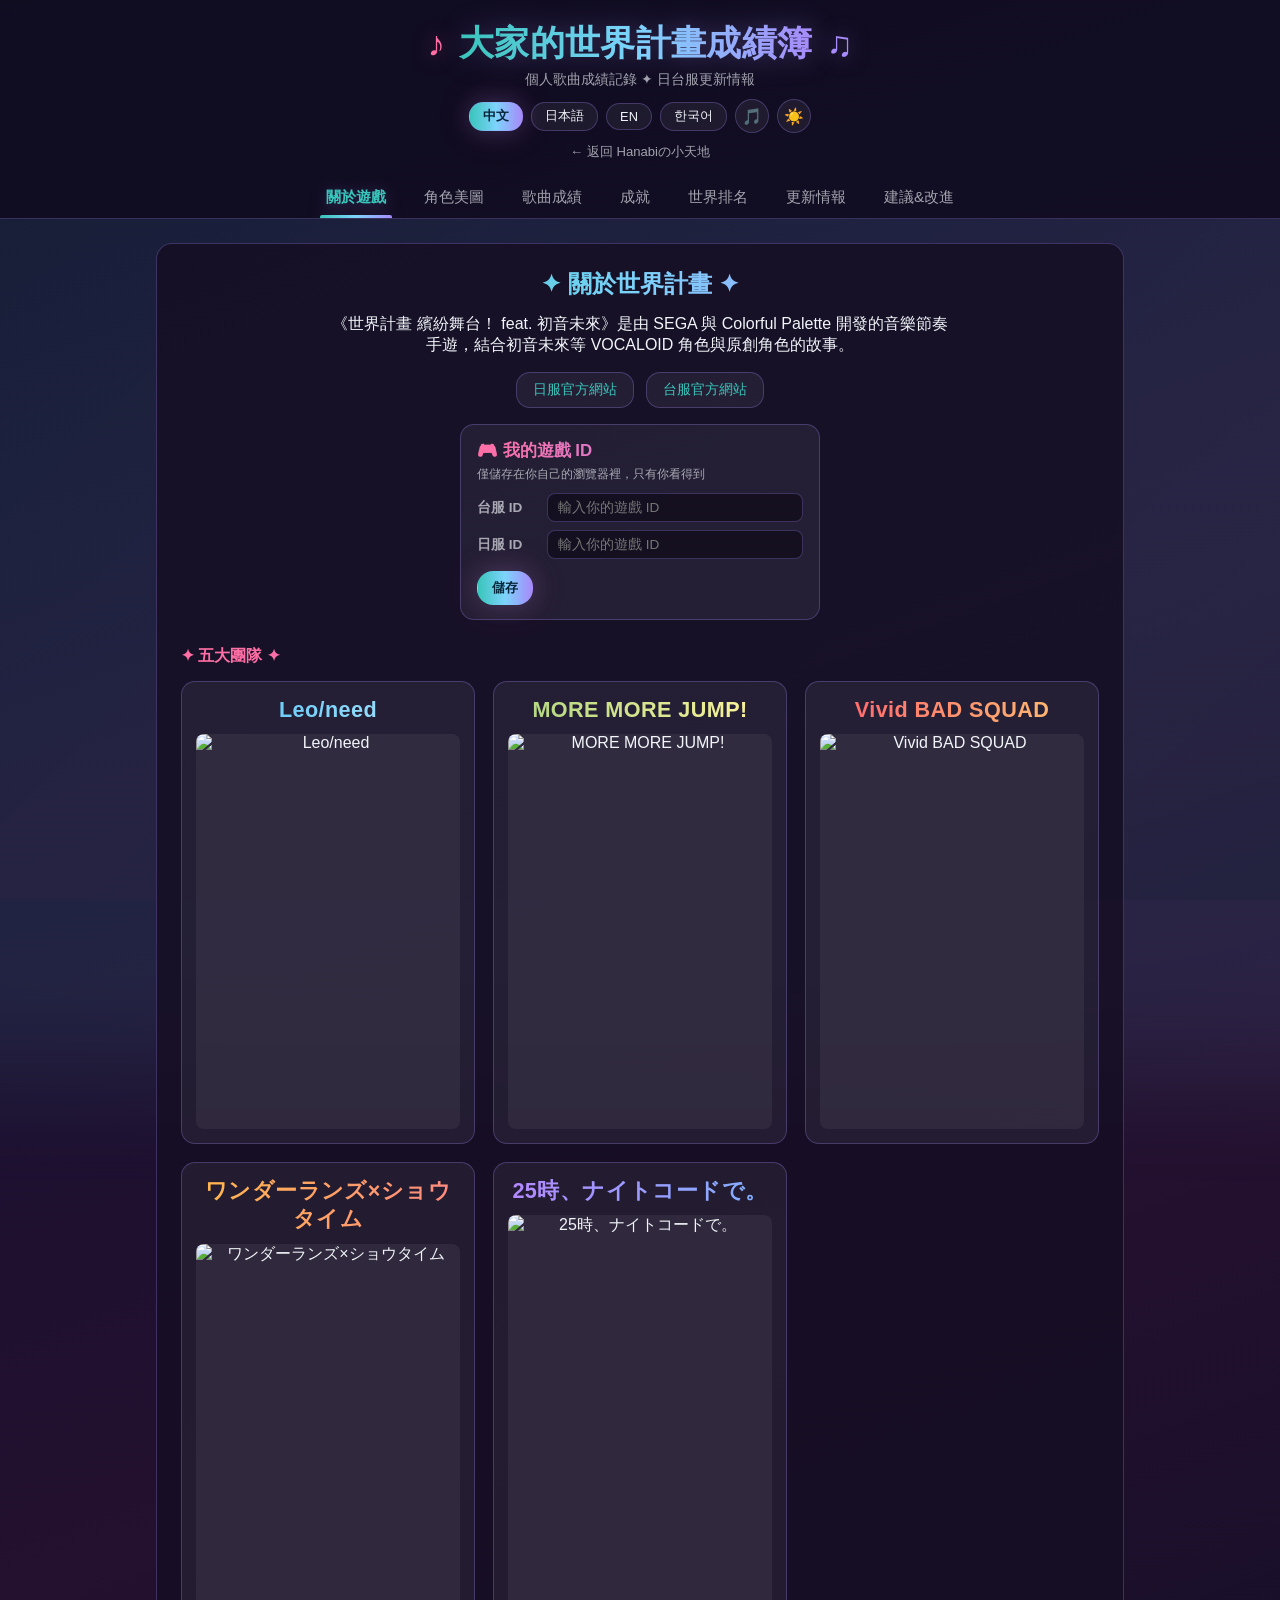
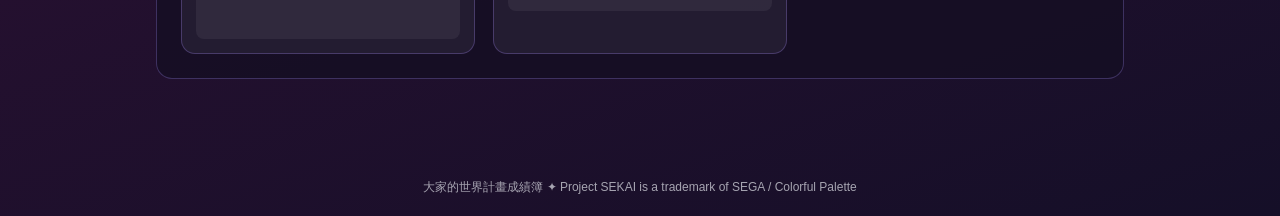
==== index.html @ 94c2c1a8 "Add floating music notes flanking the title Placed as flex siblings of the h1 (not absolutely-positi" ====
<!DOCTYPE html>
<html lang="zh">
<head>
<meta charset="UTF-8">
<meta name="viewport" content="width=device-width, initial-scale=1.0">
<title>大家的世界計畫成績簿</title>
<meta name="theme-color" content="#7dd3fc">
<link rel="manifest" href="manifest.json">
<link rel="icon" href="icons/icon-192.png">
<link rel="stylesheet" href="css/base.css">
<link rel="stylesheet" href="css/theme.css">
<link rel="stylesheet" href="css/songs.css">
<link rel="stylesheet" href="css/cards.css">
</head>
<body>

<div id="bg-carousel" aria-hidden="true">
    <div class="bg-slide bg-slide-left" style="background-image:url('https://pbs.twimg.com/media/FVMQBDOUEAEBNRS.png')"></div>
    <div class="bg-slide bg-slide-left" style="background-image:url('https://pjsekai.gamedbs.jp/image/chara/member_trm/1624253679010_7tcrj3lb.webp')"></div>
    <div class="bg-slide bg-slide-left" style="background-image:url('https://i.pinimg.com/originals/04/d3/c9/04d3c9b267f29f17b3eb0df74ea4ff75.png')"></div>
    <div class="bg-slide bg-slide-left" style="background-image:url('https://pbs.twimg.com/media/FOq8wCRaMAIMRuQ.png')"></div>
    <div class="bg-slide bg-slide-left" style="background-image:url('https://pjsekai.gamedbs.jp/image/chara/member_trm/1608020229004_7iesobp1.webp')"></div>
    <div class="bg-slide bg-slide-left" style="background-image:url('https://pjsekai.gamedbs.jp/image/chara/member_trm/1665542869004_1z3a9d62.webp')"></div>
    <div class="bg-slide bg-slide-left" style="background-image:url('https://pjsekai.gamedbs.jp/image/chara/member_trm/1633072403015_s56f18wj.webp')"></div>
    <div class="bg-slide bg-slide-left" style="background-image:url('https://sh-anime.shochiku.co.jp/pjsekai-movie/wp-content/uploads/sites/11/2024/09/d76f294f0b900f13325636493646bc0f.png')"></div>
    <div class="bg-slide bg-slide-left" style="background-image:url('https://storage.moegirl.org.cn/moegirl/commons/7/7c/Moviemafuyu_sekai.png!/fw/800/watermark/url/L21vZWdpcmwvd2F0ZXJtYXJrLnBuZw==/align/southeast/margin/10x10/opacity/50?v=20240929161714')"></div>
    <div class="bg-slide bg-slide-left" style="background-image:url('https://i.redd.it/mafuyu-asahina-library-dress-v0-q99mfira8si91.png?width=600&amp;format=png&amp;auto=webp&amp;s=af6db6014b47f75763add5163b533e619f501342')"></div>
    <div class="bg-slide bg-slide-left" style="background-image:url('https://cdn.wikiwiki.jp/proxy-image/w/yanaptarou?url=https%3A%2F%2Fpjsekai.gamedbs.jp%2Fimage%2Fchara%2Fmember_trm%2F1617070448004_34mg6bxp.webp')"></div>
    <div class="bg-slide bg-slide-left" style="background-image:url('https://pbs.twimg.com/media/FFcL0wqVEAgDQDh.png')"></div>
    <div class="bg-slide bg-slide-left" style="background-image:url('https://cdn.wikiwiki.jp/proxy-image/w/yanaptarou?url=https%3A%2F%2Fpjsekai.gamedbs.jp%2Fimage%2Fchara%2Fmember_trm%2F1608020265119_kq2cfon4.webp')"></div>
    <div class="bg-slide bg-slide-left" style="background-image:url('https://cdn.wikiwiki.jp/proxy-image/w/yanaptarou?url=https%3A%2F%2Fpjsekai.gamedbs.jp%2Fimage%2Fchara%2Fmember_trm%2F1608020242045_2aci19b5.webp')"></div>
    <div class="bg-slide bg-slide-left" style="background-image:url('https://sh-anime.shochiku.co.jp/pjsekai-movie/wp-content/uploads/sites/11/2024/09/638c6acbbaf6969c55836f1f3bf452fe.png')"></div>
    <div class="bg-slide bg-slide-left" style="background-image:url('https://pjsekai.gamedbs.jp/image/chara/member_trm/1608020246057_vlofx0t5.webp')"></div>
    <div class="bg-slide bg-slide-left" style="background-image:url('https://pjsekai.gamedbs.jp/image/chara/member_trm/1663643267028_mac4jdps.webp')"></div>
    <div class="bg-slide bg-slide-left" style="background-image:url('https://pjsekai.gamedbs.jp/image/chara/member_trm/1622436932016_feul3mc0.webp')"></div>
    <div class="bg-slide bg-slide-left" style="background-image:url('https://pjsekai.gamedbs.jp/image/chara/member_trm/1653964286028_l764fsi9.webp')"></div>
    <div class="bg-slide bg-slide-left" style="background-image:url('https://pjsekai.gamedbs.jp/image/chara/member_trm/1618036663016_pyac61d5.webp')"></div>
    <div class="bg-slide bg-slide-left" style="background-image:url('https://pbs.twimg.com/media/GfUcWDIbUAAUEsM.png')"></div>
    <div class="bg-slide bg-slide-left" style="background-image:url('https://pjsekai.gamedbs.jp/image/chara/member_trm/1652148958034_l34usdpb.webp')"></div>
    <div class="bg-slide bg-slide-left" style="background-image:url('https://pbs.twimg.com/media/FQ7FCnUVgAAjfuJ.png')"></div>
    <div class="bg-slide bg-slide-left" style="background-image:url('https://pbs.twimg.com/media/FCWqAMhVcAIfOUE.png')"></div>
    <div class="bg-slide bg-slide-left" style="background-image:url('https://pjsekai.gamedbs.jp/image/chara/member_trm/1613624506028_pim0uoat.webp')"></div>
    <div class="bg-slide bg-slide-left" style="background-image:url('https://pjsekai.gamedbs.jp/image/chara/member_trm/1647583283003_a1pvbk08.webp')"></div>
    <div class="bg-slide bg-slide-left" style="background-image:url('https://pjsekai.gamedbs.jp/image/chara/member_trm/1643604370010_wujlcpyi.webp')"></div>
    <div class="bg-slide bg-slide-left" style="background-image:url('https://pjsekai.gamedbs.jp/image/chara/member_trm/1682045011016_tafd8emb.webp')"></div>
    <div class="bg-slide bg-slide-left" style="background-image:url('https://pbs.twimg.com/media/FS7jNRQUcAExnRx.png')"></div>
    <div class="bg-slide bg-slide-left" style="background-image:url('https://pbs.twimg.com/media/FNTl8ktUcAAQkn_.png')"></div>
    <div class="bg-slide bg-slide-left" style="background-image:url('https://pjsekai.gamedbs.jp/image/chara/member_trm/1660938411027_d78jxb4g.webp')"></div>
    <div class="bg-slide bg-slide-left" style="background-image:url('https://pbs.twimg.com/media/FaLX4noUsAAWeRq.png')"></div>
    <div class="bg-slide bg-slide-left" style="background-image:url('https://pbs.twimg.com/media/Fa11-beacAEijUu.png')"></div>
    <div class="bg-slide bg-slide-left" style="background-image:url('https://pbs.twimg.com/media/FNi9T_uVIAotNro.png')"></div>
    <div class="bg-slide bg-slide-left" style="background-image:url('https://pbs.twimg.com/media/FQ7btmEVkAAq061.png')"></div>
    <div class="bg-slide bg-slide-right" style="background-image:url('https://pbs.twimg.com/media/FWfMsnQVsAAVqVN.png')"></div>
    <div class="bg-slide bg-slide-right" style="background-image:url('https://pjsekai.gamedbs.jp/image/chara/member_trm/1638251524015_x1m5ubqi.webp')"></div>
    <div class="bg-slide bg-slide-right" style="background-image:url('https://pbs.twimg.com/media/FGPju-zUUAQMW_u.png')"></div>
    <div class="bg-slide bg-slide-right" style="background-image:url('https://pbs.twimg.com/media/FUI3ZgjUAAEufHe.png')"></div>
    <div class="bg-slide bg-slide-right" style="background-image:url('https://pjsekai.gamedbs.jp/image/chara/member_trm/1687227262004_ejqvn7g4.webp')"></div>
    <div class="bg-slide bg-slide-right" style="background-image:url('https://pjsekai.gamedbs.jp/image/chara/member_trm/1640918637016_h43dg7q1.webp')"></div>
    <div class="bg-slide bg-slide-right" style="background-image:url('https://pbs.twimg.com/media/FDG6oy5UcAAJw19.png')"></div>
    <div class="bg-slide bg-slide-right" style="background-image:url('https://pbs.twimg.com/media/FR4ljLxVkAA79Er.png')"></div>
    <div class="bg-slide bg-slide-right" style="background-image:url('https://preview.redd.it/mafuyu-asahina-cozy-nightwear-v0-u0pyw66mick91.png?width=600&amp;format=png&amp;auto=webp&amp;s=efa795c35ae1417c09b1c4956cae3d0287cedf14')"></div>
    <div class="bg-slide bg-slide-right" style="background-image:url('https://pjsekai.gamedbs.jp/image/chara/member_trm/1633072402004_047nmi2j.webp')"></div>
    <div class="bg-slide bg-slide-right" style="background-image:url('https://pjsekai.sega.jp/3rd/assets/images/pc/production/3rd_miku_pc.png')"></div>
    <div class="bg-slide bg-slide-right" style="background-image:url('https://pjsekai.gamedbs.jp/image/chara/member_trm/1640918641040_p3ae9fsz.webp')"></div>
    <div class="bg-slide bg-slide-right" style="background-image:url('https://pbs.twimg.com/media/GWYvrQWbkAAbGNK.png')"></div>
    <div class="bg-slide bg-slide-right" style="background-image:url('https://pjsekai.gamedbs.jp/image/chara/member_trm/1608272179009_dws6qguk.webp')"></div>
    <div class="bg-slide bg-slide-right" style="background-image:url('https://pbs.twimg.com/media/FGTBcKSVcAQ1v_J.png')"></div>
    <div class="bg-slide bg-slide-right" style="background-image:url('https://pbs.twimg.com/media/FTmHVnzVUAAfr-N.png')"></div>
    <div class="bg-slide bg-slide-right" style="background-image:url('https://pbs.twimg.com/media/FLSjYX_akAEJQtD.png')"></div>
    <div class="bg-slide bg-slide-right" style="background-image:url('https://pjsekai.gamedbs.jp/image/chara/member_trm/1608020269134_fnzkrgb5.webp')"></div>
    <div class="bg-slide bg-slide-right" style="background-image:url('https://pbs.twimg.com/media/FEEG3JhVEAIim-n.png')"></div>
    <div class="bg-slide bg-slide-right" style="background-image:url('https://pbs.twimg.com/media/FBz11DOVEAQnUq2.png')"></div>
    <div class="bg-slide bg-slide-right" style="background-image:url('https://pbs.twimg.com/media/FUsx4u8UsAEeYu4.png')"></div>
    <div class="bg-slide bg-slide-right" style="background-image:url('https://pjsekai.gamedbs.jp/image/chara/member_trm/1639985597010_1zsqja3k.webp')"></div>
    <div class="bg-slide bg-slide-right" style="background-image:url('https://pbs.twimg.com/media/FO6PT87aQAItXTE.png')"></div>
    <div class="bg-slide bg-slide-right" style="background-image:url('https://pjsekai.gamedbs.jp/image/chara/member_trm/1630382834016_1gjo7rv6.webp')"></div>
    <div class="bg-slide bg-slide-right" style="background-image:url('https://pbs.twimg.com/media/FMvXuC9VQAIqfm1.png')"></div>
    <div class="bg-slide bg-slide-right" style="background-image:url('https://pbs.twimg.com/media/FS8pF6-VEAEIQEP.png')"></div>
    <div class="bg-slide bg-slide-right" style="background-image:url('https://sh-anime.shochiku.co.jp/pjsekai-movie/wp-content/uploads/sites/11/2024/09/ff8c67305af5c32950831381be83f6cb.png')"></div>
    <div class="bg-slide bg-slide-right" style="background-image:url('https://pbs.twimg.com/media/FWAnUxPUEAEwJ19.png')"></div>
    <div class="bg-slide bg-slide-right" style="background-image:url('https://pbs.twimg.com/media/FEET7ydVkAoH7VA.png')"></div>
    <div class="bg-slide bg-slide-right" style="background-image:url('https://pbs.twimg.com/media/FRVhF3zVgAAd2Ef.png')"></div>
    <div class="bg-slide bg-slide-right" style="background-image:url('https://pbs.twimg.com/media/FMLYiSvaIAA6pLY.png')"></div>
    <div class="bg-slide bg-slide-right" style="background-image:url('https://pjsekai.gamedbs.jp/image/chara/member_trm/1631252517022_7hq5nxrc.webp')"></div>
</div>
<div id="bg-overlay" aria-hidden="true"></div>
<div id="bg-aurora" aria-hidden="true"></div>
<div id="bg-particles" aria-hidden="true"></div>

<header class="sekai-header">
    <div class="sekai-header-top">
        <div class="sekai-title-block">
            <div class="title-row">
                <span class="title-note title-note-left" aria-hidden="true">&#9834;</span>
                <h1 data-i18n="site_title">大家的世界計畫成績簿</h1>
                <span class="title-note title-note-right" aria-hidden="true">&#9835;</span>
            </div>
            <p class="sekai-tagline" data-i18n="site_tagline">個人歌曲成績記錄 ✦ 日台服更新情報</p>
        </div>
        <div class="sekai-header-controls">
            <button class="lang-pill" data-lang="zh" onclick="applyLang('zh')">中文</button>
            <button class="lang-pill" data-lang="ja" onclick="applyLang('ja')">日本語</button>
            <button class="lang-pill" data-lang="en" onclick="applyLang('en')">EN</button>
            <button class="lang-pill" data-lang="ko" onclick="applyLang('ko')">한국어</button>
            <button id="bg-music-toggle" class="bg-music-toggle-btn" onclick="toggleBgMusic()" data-i18n-title="bg_music_toggle_title" title="隨機播放歌曲試聽片段當背景音樂">🎵</button>
            <button id="theme-toggle" class="theme-toggle-btn" onclick="toggleTheme()">🌙</button>
        </div>
    </div>
    <a class="back-to-main" href="https://hanabirn.github.io/" data-i18n="back_to_main">← 返回 Hanabiの小天地</a>
    <nav class="sekai-nav">
        <button class="sekai-nav-btn active" onclick="switchSekaiTab('intro', this)" data-i18n="nav_intro">關於遊戲</button>
        <button class="sekai-nav-btn" onclick="switchSekaiTab('characters', this)" data-i18n="nav_characters">我的角色</button>
        <button class="sekai-nav-btn" onclick="switchSekaiTab('songs', this)" data-i18n="nav_songs">歌曲成績</button>
        <button class="sekai-nav-btn" onclick="switchSekaiTab('achievements', this)" data-i18n="nav_achievements">成就</button>
        <button class="sekai-nav-btn" onclick="switchSekaiTab('ranking', this)" data-i18n="nav_ranking">世界排名</button>
        <button class="sekai-nav-btn" onclick="switchSekaiTab('updates', this)" data-i18n="nav_updates">更新情報</button>
        <button class="sekai-nav-btn" onclick="switchSekaiTab('feedback', this)" data-i18n="nav_feedback">建議&改進</button>
    </nav>
</header>

<main class="sekai-main">

    <section id="sekai-page-intro" class="sekai-page">
        <div class="sekai-card">
            <div id="birthday-banner" class="birthday-banner" style="display:none;">
                <span class="birthday-banner-text"></span>
            </div>
            <div class="intro-center">
                <h2 data-i18n="intro_title">✦ 關於世界計畫 ✦</h2>
                <p data-i18n="intro_desc">《世界計畫 繽紛舞台！ feat. 初音未來》是由 SEGA 與 Colorful Palette 開發的音樂節奏手遊，結合初音未來等 VOCALOID 角色與原創角色的故事。</p>
                <div class="intro-links">
                    <a href="https://pjsekai.sega.jp/" target="_blank" rel="noopener" data-i18n="intro_official_jp">日服官方網站</a>
                    <a href="https://www.tw-pjsekai.com/" target="_blank" rel="noopener" data-i18n="intro_official_tw">台服官方網站</a>
                </div>
            </div>

            <div class="player-id-box">
                <h3 class="player-id-title" data-i18n="player_id_title">🎮 我的遊戲 ID</h3>
                <p class="player-id-hint" data-i18n="player_id_hint">僅儲存在你自己的瀏覽器裡，只有你看得到</p>
                <div class="player-id-row">
                    <label data-i18n="player_id_tw">台服 ID</label>
                    <input type="text" id="player-id-tw-input" data-i18n-placeholder="player_id_placeholder" placeholder="輸入你的台服遊戲 ID">
                </div>
                <div class="player-id-row">
                    <label data-i18n="player_id_jp">日服 ID</label>
                    <input type="text" id="player-id-jp-input" data-i18n-placeholder="player_id_placeholder" placeholder="輸入你的日服遊戲 ID">
                </div>
                <button class="btn-small primary player-id-save-btn" onclick="savePlayerIds()" data-i18n="player_id_save_btn">儲存</button>
            </div>

            <h3 class="units-title" data-i18n="units_title">✦ 五大團隊 ✦</h3>
            <div class="units-grid">
                <div class="unit-card">
                    <p>Leo/need</p>
                    <img src="https://static.wikia.nocookie.net/projectsekai/images/5/5e/Ln_Group_v2.png/revision/latest?cb=20230921164123" alt="Leo/need" referrerpolicy="no-referrer">
                </div>
                <div class="unit-card">
                    <p>MORE MORE JUMP!</p>
                    <img src="https://static.wikia.nocookie.net/projectsekai/images/0/0e/Mmj%21_Group_v2.png/revision/latest?cb=20230922151949" alt="MORE MORE JUMP!" referrerpolicy="no-referrer">
                </div>
                <div class="unit-card">
                    <p>Vivid BAD SQUAD</p>
                    <img src="https://static.wikia.nocookie.net/projectsekai/images/b/b1/Vbs_group_v2.png/revision/latest?cb=20230923152213" alt="Vivid BAD SQUAD" referrerpolicy="no-referrer">
                </div>
                <div class="unit-card">
                    <p>ワンダーランズ×ショウタイム</p>
                    <img src="https://static.wikia.nocookie.net/projectsekai/images/b/b2/Wxs_Group_v2.png/revision/latest?cb=20230924151721" alt="ワンダーランズ×ショウタイム" referrerpolicy="no-referrer">
                </div>
                <div class="unit-card">
                    <p>25時、ナイトコードで。</p>
                    <img src="https://pjsekai.sega.jp/3rd/assets/images/common/unit/unit_chara-nightcode.png" alt="25時、ナイトコードで。">
                </div>
            </div>
        </div>
    </section>

    <section id="sekai-page-characters" class="sekai-page" style="display:none;">
        <div class="sekai-card">
            <div class="characters-center">
                <h2 data-i18n="characters_title">✦ 世界計畫角色美圖收藏 ✦</h2>
                <div class="gallery-toolbar">
                    <button class="btn-small" onclick="document.getElementById('gallery-upload-input').click()" data-i18n="gallery_upload_btn">上傳圖片</button>
                    <input type="file" id="gallery-upload-input" accept="image/png, image/jpeg, image/webp, image/gif" multiple style="display:none" onchange="onGalleryUploadChange(event)">
                </div>
                <p class="backup-hint" data-i18n="backup_hint_gallery">💡 上傳的圖片只存在這個瀏覽器裡，可以到「歌曲成績」頁面用「匯出成績」一起備份。</p>
            </div>
            <div id="gallery-grid" class="gallery-grid"></div>
            <div id="gallery-pagination" class="song-pagination"></div>
            <p id="gallery-empty" class="songs-empty" data-i18n="gallery_empty">還沒有收藏的圖片，點上方按鈕新增！</p>
        </div>
    </section>

    <section id="sekai-page-songs" class="sekai-page" style="display:none;">
        <div class="sekai-card">
            <h2 data-i18n="songs_title">✦ 歌曲成績 ✦</h2>
            <h3 class="favorites-title" data-i18n="favorites_title">✦ 我的最愛 ✦</h3>
            <div id="favorites-grid" class="favorites-grid"></div>
            <div id="favorites-pagination" class="song-pagination"></div>
            <p id="favorites-empty" class="songs-empty" data-i18n="favorites_empty">還沒有收藏的歌曲，點歌曲列表的 ♡ 加入最愛吧！</p>
            <div id="song-stats-bar" class="stats-bar"></div>
            <div class="songs-toolbar">
                <div class="song-search-wrap">
                    <input type="text" id="song-search-input" data-i18n-placeholder="songs_search_placeholder" placeholder="搜尋曲名..." oninput="filterSongs(this.value)">
                    <button type="button" id="song-search-clear" class="song-search-clear-btn" onclick="clearSongSearch()" style="display:none;" aria-label="clear">&times;</button>
                </div>
                <button type="button" id="song-search-back-btn" class="song-search-back-btn" onclick="clearSongSearch()" style="display:none;" data-i18n="songs_search_back">← 返回歌曲列表</button>
                <select id="song-sort-select" onchange="onSongSortChange(this.value)">
                    <option value="title" data-i18n="sort_title">依曲名排序</option>
                    <option value="level-desc" data-i18n="sort_level_desc">依等級（高到低）</option>
                    <option value="level-asc" data-i18n="sort_level_asc">依等級（低到高）</option>
                </select>
                <select id="song-filter-select" onchange="onSongFilterChange(this.value)">
                    <option value="all" data-i18n="filter_all">全部歌曲</option>
                    <option value="recorded" data-i18n="filter_recorded">已記錄成績</option>
                    <option value="unrecorded" data-i18n="filter_unrecorded">尚未記錄</option>
                </select>
                <select id="song-unit-select" onchange="onSongUnitChange(this.value)">
                    <option value="all" data-i18n="unit_all">全部隊伍</option>
                    <option value="light_sound">Leo/need</option>
                    <option value="idol">MORE MORE JUMP!</option>
                    <option value="street">Vivid BAD SQUAD</option>
                    <option value="theme_park">ワンダーランズ×ショウタイム</option>
                    <option value="school_refusal">25時、ナイトコードで。</option>
                    <option value="piapro">Virtual Singers</option>
                </select>
                <div class="songs-actions">
                    <button class="btn-small" onclick="exportSekaiScores()" data-i18n="export_btn">匯出成績</button>
                    <button class="btn-small" onclick="document.getElementById('sekai-import-file').click()" data-i18n="import_btn">匯入成績</button>
                    <input type="file" id="sekai-import-file" accept="application/json" style="display:none" onchange="importSekaiScores(event)">
                    <button class="btn-small" onclick="setupSekaiPassword()" data-i18n="password_set_btn">🔒 設定密碼</button>
                </div>
            </div>
            <p class="backup-hint" data-i18n="backup_hint">💡 資料只存在你目前使用的瀏覽器裡，不會自動同步或備份。若擔心之後被瀏覽器清除，建議定期用「匯出成績」保存一份。</p>
            <p id="song-table-status" class="songs-status"></p>
            <div class="song-table-wrap">
                <table class="song-table">
                    <thead>
                        <tr>
                            <th data-i18n="songs_col_song">曲名</th>
                            <th data-i18n="songs_col_easy">Easy</th>
                            <th data-i18n="songs_col_normal">Normal</th>
                            <th data-i18n="songs_col_hard">Hard</th>
                            <th data-i18n="songs_col_expert">Expert</th>
                            <th data-i18n="songs_col_master">Master</th>
                            <th data-i18n="songs_col_append">Append</th>
                        </tr>
                    </thead>
                    <tbody id="song-table-body"></tbody>
                </table>
                <div id="song-table-empty" class="songs-empty" style="display:none;"></div>
            </div>
            <div id="song-pagination" class="song-pagination"></div>
        </div>
    </section>

    <section id="sekai-page-achievements" class="sekai-page" style="display:none;">
        <div class="sekai-card">
            <h2 data-i18n="achievements_page_title">✦ 成就 ✦</h2>
            <div id="new-songs-panel" class="new-songs-panel"></div>
            <h3 class="achievements-title" data-i18n="progress_overview_title">進度總覽</h3>
            <div id="song-progress-panel" class="progress-panel"></div>
            <div id="progress-history-panel" class="progress-history-panel"></div>
            <div id="achievements-panel" class="achievements-panel"></div>
        </div>
    </section>

    <section id="sekai-page-ranking" class="sekai-page" style="display:none;">
        <div class="sekai-card">
            <h2 data-i18n="ranking_title">✦ 世界排名 ✦</h2>
            <p class="ranking-hint" data-i18n="ranking_hint">成績需要附截圖並經過審核才會出現在這裡；審核前會先用文字辨識自動比對截圖，但不保證能防止所有造假，僅供同好交流參考。</p>
            <div id="ranking-friends-panel" class="ranking-friends-panel"></div>
            <div class="ranking-toolbar">
                <input type="text" id="ranking-search-input" data-i18n-placeholder="ranking_search_placeholder" placeholder="搜尋暱稱..." oninput="onRankingSearchInput(this.value)">
                <select id="ranking-difficulty-select" onchange="onRankingDifficultyChange(this.value)">
                    <option value="all" data-i18n="ranking_diff_all">✦ 總計 ✦</option>
                    <option value="easy" data-i18n="songs_col_easy">Easy</option>
                    <option value="normal" data-i18n="songs_col_normal">Normal</option>
                    <option value="hard" data-i18n="songs_col_hard">Hard</option>
                    <option value="expert" data-i18n="songs_col_expert">Expert</option>
                    <option value="master" data-i18n="songs_col_master">Master</option>
                    <option value="append" data-i18n="songs_col_append">Append</option>
                </select>
            </div>
            <div id="ranking-board" class="ranking-columns"></div>
        </div>
    </section>

    <section id="sekai-page-updates" class="sekai-page" style="display:none;">
        <div class="sekai-card">
            <h2 data-i18n="updates_title">✦ 更新情報 ✦</h2>
            <div class="updates-columns">
                <div class="updates-column">
                    <h3 data-i18n="updates_jp">日服</h3>
                    <div id="jp-news-list" class="news-list"></div>
                </div>
                <div class="updates-column">
                    <h3 data-i18n="updates_tw">台服</h3>
                    <div id="tw-news-list" class="news-list"></div>
                </div>
                <div class="updates-column">
                    <h3 data-i18n="updates_en">國際服</h3>
                    <div id="en-news-list" class="news-list"></div>
                </div>
                <div class="updates-column">
                    <h3 data-i18n="updates_kr">韓服</h3>
                    <div id="kr-news-list" class="news-list"></div>
                </div>
            </div>
        </div>
    </section>

    <section id="sekai-page-feedback" class="sekai-page" style="display:none;">
        <div class="sekai-card">
            <h2 data-i18n="feedback_title">✦ 建議&改進 ✦</h2>
            <p class="feedback-hint" data-i18n="feedback_hint">覺得網站有哪裡可以做得更好嗎？在這裡告訴我，只有我看得到你的訊息，其他訪客不會看見。</p>
            <form class="feedback-form" onsubmit="return handleFeedbackSubmit(event)">
                <textarea class="feedback-textarea" name="message" data-i18n-placeholder="feedback_placeholder" placeholder="寫下你的建議..." rows="5" required></textarea>
                <input type="text" name="website" class="feedback-honeypot" tabindex="-1" autocomplete="off" aria-hidden="true">
                <button type="submit" class="btn-small primary feedback-submit" data-i18n="feedback_submit">送出</button>
            </form>
            <div id="feedback-success" class="feedback-success" style="display:none;" data-i18n="feedback_success">您的回覆訊息已傳送，感謝您的回饋！</div>
        </div>
    </section>

</main>

<div id="score-modal" class="modal-overlay" style="display:none;">
    <div class="modal-box">
        <h3 id="score-modal-song-name" data-i18n="score_modal_title">記錄成績</h3>
        <div class="score-modal-field">
            <label data-i18n="score_modal_rank">評級</label>
            <div class="score-rank-row">
                <button class="score-rank-btn" data-rank="S" onclick="selectRank(this)">S</button>
                <button class="score-rank-btn" data-rank="A" onclick="selectRank(this)">A</button>
                <button class="score-rank-btn" data-rank="B" onclick="selectRank(this)">B</button>
                <button class="score-rank-btn" data-rank="C" onclick="selectRank(this)">C</button>
            </div>
        </div>
        <div class="score-modal-field">
            <label data-i18n="score_modal_score">分數</label>
            <input type="number" id="score-modal-score-input" min="0">
        </div>
        <div class="score-modal-field score-modal-checkboxes">
            <label><input type="checkbox" id="score-modal-fc-input"> <span data-i18n="score_modal_fc">Full Combo</span></label>
            <label><input type="checkbox" id="score-modal-ap-input"> <span data-i18n="score_modal_ap">All Perfect</span></label>
        </div>
        <div class="score-modal-field">
            <label data-i18n="score_modal_image">成績截圖</label>
            <img id="score-modal-image-preview" class="score-modal-image-preview" style="display:none;" alt="">
            <div class="score-modal-image-row">
                <input type="file" id="score-modal-image-input" accept="image/*" onchange="onScoreImageInputChange(event)">
                <button type="button" class="btn-small" id="score-modal-image-remove-btn" style="display:none;" onclick="removeModalImage()" data-i18n="score_modal_image_remove">移除圖片</button>
            </div>
        </div>
        <div class="score-modal-field">
            <label data-i18n="score_modal_history">分數歷史</label>
            <div id="score-modal-history-list" class="score-history-list"></div>
        </div>
        <div class="score-modal-buttons">
            <button class="btn-small danger" id="score-modal-delete-btn" onclick="deleteScoreModal()" data-i18n="score_modal_delete">刪除記錄</button>
            <button class="btn-small ranking-submit-btn" id="score-modal-ranking-btn" onclick="onSubmitToRankingClick()" style="display:none;" data-i18n="ranking_submit_btn">🏆 提交到世界排名</button>
            <button class="btn-small" onclick="closeScoreModal()" data-i18n="score_modal_cancel">取消</button>
            <button class="btn-small primary" onclick="saveScoreModal()" data-i18n="score_modal_save">儲存</button>
        </div>
    </div>
</div>

<div id="image-lightbox" class="lightbox-overlay" style="display:none;" onclick="closeImageLightbox()">
    <button class="lightbox-close" onclick="closeImageLightbox()">&times;</button>
    <img id="image-lightbox-img" alt="" onclick="event.stopPropagation()">
</div>

<div id="song-preview-bar" class="song-preview-bar" style="display:none;">
    <span class="song-preview-bar-icon">🔊</span>
    <span id="song-preview-bar-title" class="song-preview-bar-title"></span>
    <input type="range" id="song-preview-volume-slider" min="0" max="1" step="0.05" value="1" oninput="setSongPreviewVolume(this.value)">
    <button class="song-preview-bar-close" onclick="stopAllMusicPlayback()" aria-label="close">&times;</button>
</div>

<div id="mv-lightbox" class="lightbox-overlay" style="display:none;" onclick="closeMvLightbox()">
    <button class="lightbox-close" onclick="closeMvLightbox()">&times;</button>
    <div id="mv-lightbox-loading" class="mv-lightbox-loading" style="display:none;" data-i18n="song_mv_loading">載入 MV 中...</div>
    <div class="mv-lightbox-content" onclick="event.stopPropagation()">
        <video id="mv-lightbox-video" controls playsinline></video>
        <div class="mv-volume-row">
            <button id="mv-volume-btn" onclick="toggleMvMute()">🔊</button>
            <input type="range" id="mv-volume-slider" min="0" max="1" step="0.05" value="1" oninput="setMvVolume(this.value)">
        </div>
    </div>
</div>

<footer class="sekai-footer">
    <p>大家的世界計畫成績簿 ✦ Project SEKAI is a trademark of SEGA / Colorful Palette</p>
</footer>

<script src="https://cdn.jsdelivr.net/npm/tesseract.js@5/dist/tesseract.min.js"></script>
<script src="js/theme.js"></script>
<script src="js/i18n.js"></script>
<script src="js/sekai-data.js"></script>
<script src="js/image-store.js"></script>
<script src="js/scores.js"></script>
<script src="js/achievements.js"></script>
<script src="js/ranking.js"></script>
<script src="js/updates.js"></script>
<script src="js/feedback.js"></script>
<script src="js/main.js"></script>
<script>
  if ('serviceWorker' in navigator) {
    navigator.serviceWorker.register('/service-worker.js').catch(function() {});
  }
</script>
</body>
</html>
---- css/base.css ----
* { box-sizing: border-box; margin: 0; padding: 0; }

html {
    background: var(--bg-body);
}
body {
    font-family: 'Segoe UI', 'Noto Sans TC', 'Noto Sans JP', sans-serif;
    background: transparent;
    color: var(--text);
    min-height: 100vh;
    transition: color 0.3s;
}

#bg-carousel {
    position: fixed;
    inset: 0;
    z-index: -2;
    overflow: hidden;
}
.bg-slide {
    position: absolute;
    inset: 0;
    background-repeat: no-repeat;
    background-size: auto;
    opacity: 0;
    transition: opacity 2.5s ease;
    animation: bgSlideDrift 12s ease-in-out infinite;
}
.bg-slide-left {
    background-position: left bottom;
}
.bg-slide-right {
    background-position: right bottom;
}
.bg-slide.active {
    opacity: 1;
}
@keyframes bgSlideDrift {
    0%   { transform: translateY(0) scale(1); }
    50%  { transform: translateY(-18px) scale(1.025); }
    100% { transform: translateY(0) scale(1); }
}
@media (max-width: 768px) {
    .bg-slide-left {
        display: none;
    }
    .bg-slide-right {
        background-position: center bottom;
        background-size: auto 42vh;
    }
}
#bg-overlay {
    position: fixed;
    inset: 0;
    z-index: -1;
    background: var(--bg-body);
    opacity: 0.6;
    transition: background 0.3s;
}

#bg-particles {
    position: fixed;
    inset: 0;
    z-index: -1;
    overflow: hidden;
    pointer-events: none;
}
.bg-particle {
    position: absolute;
    bottom: -30px;
    width: 0;
    height: 0;
    border-left: 8px solid transparent;
    border-right: 8px solid transparent;
    border-bottom: 14px solid currentColor;
    opacity: 0;
    animation: bgParticleRise linear forwards;
}
@keyframes bgParticleRise {
    0%   { transform: translateY(0) rotate(0deg); opacity: 0; }
    8%   { opacity: 0.5; }
    85%  { opacity: 0.35; }
    100% { transform: translateY(-105vh) rotate(340deg); opacity: 0; }
}

a { color: var(--accent); text-decoration: none; }
a:hover { text-decoration: underline; }

.sekai-header {
    position: relative;
    overflow: hidden;
    padding: 20px 24px 0;
    background: var(--bg-header);
    border-bottom: 1px solid var(--border-card);
}

.title-row {
    display: flex;
    align-items: center;
    justify-content: center;
    gap: 14px;
}
.title-note {
    display: block;
    font-size: 2.2rem;
    line-height: 1;
    color: var(--accent-pink);
    filter: drop-shadow(0 0 10px rgba(var(--accent-pink-rgb), 0.5));
    animation: titleNoteFloat 3.2s ease-in-out infinite;
}
.title-note-left { animation-delay: 0s; }
.title-note-right { color: var(--accent-purple); filter: drop-shadow(0 0 10px rgba(var(--accent-purple-rgb), 0.5)); animation-delay: 1.6s; }

@keyframes titleNoteFloat {
    0%, 100% { transform: translateY(0) rotate(-6deg); }
    50%      { transform: translateY(-10px) rotate(6deg); }
}
@media (prefers-reduced-motion: reduce) {
    .title-note { animation: none; }
}
@media (max-width: 600px) {
    .title-note { font-size: 1.5rem; }
    .title-row { gap: 8px; }
}

.sekai-header-top {
    display: flex;
    flex-direction: column;
    align-items: center;
    text-align: center;
    gap: 10px;
}

.sekai-title-block h1 {
    font-size: 2.2rem;
    font-weight: 800;
    letter-spacing: 0.01em;
    background: var(--rainbow-gradient);
    background-size: 200% auto;
    -webkit-background-clip: text;
    -webkit-text-fill-color: transparent;
    background-clip: text;
    filter: drop-shadow(0 0 14px rgba(var(--accent-purple-rgb), 0.30));
    animation: shimmer 4s linear infinite, title-pulse 5s ease-in-out infinite;
}
@keyframes shimmer {
    0% { background-position: 0% center; }
    100% { background-position: 200% center; }
}
@keyframes title-pulse {
    0%, 100% { filter: drop-shadow(0 0 14px rgba(var(--accent-purple-rgb), 0.30)); }
    50% { filter: drop-shadow(0 0 22px rgba(var(--accent-pink-rgb), 0.4)) drop-shadow(0 0 36px rgba(var(--accent-yellow-rgb), 0.20)); }
}
.sekai-tagline {
    font-size: 0.85rem;
    color: var(--text-secondary);
    margin-top: 4px;
}

.sekai-header-controls {
    display: flex;
    flex-wrap: wrap;
    align-items: center;
    justify-content: center;
    gap: 8px;
}

.lang-pill {
    background: var(--bg-card-alt);
    border: 1px solid var(--border-card);
    color: var(--text);
    padding: 5px 13px;
    border-radius: 14px;
    font-size: 0.8rem;
    cursor: pointer;
    transition: border-color 0.25s, box-shadow 0.25s, transform 0.2s cubic-bezier(0.34, 1.56, 0.64, 1);
}
.lang-pill:hover {
    border-color: rgba(var(--accent-purple-rgb), 0.6);
    box-shadow: 0 0 10px rgba(var(--accent-purple-rgb), 0.25);
    transform: translateY(-1px);
}
.lang-pill:active { transform: scale(0.94); }
.lang-pill.active {
    background: var(--rainbow-gradient);
    background-size: 200% auto;
    color: #06263a;
    font-weight: bold;
    box-shadow: var(--rainbow-glow);
}

.theme-toggle-btn {
    background: var(--bg-card-alt);
    border: 1px solid var(--border-card);
    border-radius: 50%;
    width: 34px;
    height: 34px;
    cursor: pointer;
    font-size: 1rem;
    transition: transform 0.35s cubic-bezier(0.34, 1.56, 0.64, 1), border-color 0.25s, box-shadow 0.25s;
}
.theme-toggle-btn:hover {
    transform: scale(1.15) rotate(15deg);
    border-color: rgba(var(--accent-pink-rgb), 0.6);
    box-shadow: 0 0 12px rgba(var(--accent-pink-rgb), 0.3);
}
.theme-toggle-btn:active { transform: scale(0.92) rotate(15deg); }
.bg-music-toggle-btn {
    background: var(--bg-card-alt);
    border: 1px solid var(--border-card);
    border-radius: 50%;
    width: 34px;
    height: 34px;
    cursor: pointer;
    font-size: 1rem;
    transition: background 0.2s, border-color 0.2s, transform 0.3s cubic-bezier(0.34, 1.56, 0.64, 1);
}
.bg-music-toggle-btn:hover { transform: scale(1.1); }
.bg-music-toggle-btn:active { transform: scale(0.9); }
.bg-music-toggle-btn.active {
    background: var(--accent);
    border-color: var(--accent);
    animation: bgMusicPulse 1.6s ease-in-out infinite;
}
@keyframes bgMusicPulse {
    0%, 100% { box-shadow: 0 0 0 0 rgba(57,197,187,0.5); }
    50% { box-shadow: 0 0 0 6px rgba(57,197,187,0); }
}

.back-to-main {
    display: block;
    text-align: center;
    margin-top: 10px;
    font-size: 0.82rem;
    color: var(--text-secondary);
}

.sekai-nav {
    display: flex;
    justify-content: center;
    gap: 6px;
    margin-top: 16px;
    overflow-x: auto;
}
.sekai-nav-btn {
    position: relative;
    background: transparent;
    border: none;
    color: var(--text-secondary);
    padding: 10px 16px;
    font-size: 0.95rem;
    cursor: pointer;
    white-space: nowrap;
    transition: color 0.25s, transform 0.2s;
}
.sekai-nav-btn::after {
    content: '';
    position: absolute;
    left: 10px;
    right: 10px;
    bottom: 0;
    height: 3px;
    border-radius: 2px 2px 0 0;
    background: var(--rainbow-gradient);
    background-size: 200% auto;
    transform: scaleX(0);
    transform-origin: center;
    transition: transform 0.35s cubic-bezier(0.34, 1.56, 0.64, 1);
}
.sekai-nav-btn:hover {
    color: var(--text);
    transform: translateY(-1px);
}
.sekai-nav-btn:active { transform: translateY(0) scale(0.96); }
.sekai-nav-btn.active {
    color: var(--accent);
    font-weight: bold;
    filter: drop-shadow(0 2px 8px rgba(var(--accent-purple-rgb), 0.25));
}
.sekai-nav-btn.active::after {
    transform: scaleX(1);
    animation: shimmer 3s linear infinite;
}

.sekai-main {
    max-width: 1000px;
    margin: 0 auto;
    padding: 24px 16px 60px;
}

.sekai-footer {
    text-align: center;
    padding: 20px;
    color: var(--text-secondary);
    font-size: 0.75rem;
}

.btn-small {
    position: relative;
    overflow: hidden;
    background: var(--bg-card-alt);
    border: 1px solid var(--border-card);
    color: var(--text);
    padding: 7px 14px;
    border-radius: 16px;
    font-size: 0.82rem;
    cursor: pointer;
    transition: border-color 0.25s, box-shadow 0.25s, transform 0.2s cubic-bezier(0.34, 1.56, 0.64, 1);
}
.btn-small::after {
    content: '';
    position: absolute;
    inset: 0;
    background: linear-gradient(120deg, transparent 30%, rgba(255,255,255,0.35) 50%, transparent 70%);
    transform: translateX(-100%);
    transition: transform 0.6s ease;
    pointer-events: none;
}
.btn-small:hover::after { transform: translateX(100%); }
.btn-small:hover {
    border-color: rgba(var(--accent-purple-rgb), 0.6);
    box-shadow: 0 0 10px rgba(var(--accent-purple-rgb), 0.2);
    transform: translateY(-1px);
}
.btn-small:active { transform: translateY(0) scale(0.95); }
.btn-small.primary {
    background: var(--rainbow-gradient);
    background-size: 200% auto;
    color: #06263a;
    font-weight: bold;
    border-color: transparent;
    box-shadow: var(--rainbow-glow);
}
.btn-small.primary:hover { background-position: 100% center; }
.btn-small.danger {
    border-color: #f87171;
    color: #f87171;
}

@media (max-width: 600px) {
    .sekai-header-top { flex-direction: column; }
}
---- css/theme.css ----
:root {
    /* Project SEKAI "Colorful Stage" brand palette: Miku teal stays the
       functional accent (links, focus rings), but the prism rainbow —
       teal/sky/purple/pink/yellow, the game's own stage-light identity —
       is now the primary visual language: card borders, button fills,
       glows, and the ambient background all lean on it, not just titles. */
    --bg-body: linear-gradient(160deg, #100a24 0%, #1a1030 40%, #24102f 70%, #150f28 100%);
    --bg-header: rgba(16, 10, 30, 0.85);
    --bg-card: rgba(22, 15, 36, 0.85);
    --bg-card-alt: rgba(255, 255, 255, 0.06);
    --bg-input: rgba(12, 8, 20, 0.6);
    --text: #f1f5f9;
    --text-secondary: rgba(241, 245, 249, 0.65);
    --border-card: rgba(167, 139, 250, 0.28);
    --accent: #39c5bb;
    --accent-pink: #ff6fa5;
    --accent-purple: #a78bfa;
    --accent-yellow: #fbbf24;
    --accent-rgb: 57, 197, 187;
    --accent-pink-rgb: 255, 111, 165;
    --accent-purple-rgb: 167, 139, 250;
    --accent-yellow-rgb: 251, 191, 36;
    --rainbow-gradient: linear-gradient(90deg, #39c5bb, #7dd3fc, #a78bfa, #ff6fa5, #fbbf24);
    --rainbow-gradient-diag: linear-gradient(135deg, #39c5bb, #7dd3fc, #a78bfa, #ff6fa5, #fbbf24);
    --rainbow-glow: 0 0 24px rgba(167, 139, 250, 0.20), 0 0 40px rgba(255, 111, 165, 0.14);
}

[data-theme="light"] {
    --bg-body: linear-gradient(160deg, #fdf3fa 0%, #f3eefc 40%, #eef2ff 70%, #eafaf8 100%);
    --bg-header: rgba(255, 255, 255, 0.85);
    --bg-card: rgba(255, 255, 255, 0.85);
    --bg-card-alt: rgba(16, 18, 41, 0.05);
    --bg-input: rgba(255, 255, 255, 0.9);
    --text: #101229;
    --text-secondary: rgba(16, 18, 41, 0.65);
    --border-card: rgba(139, 92, 246, 0.22);
    --accent: #0d9488;
    --accent-pink: #ec4899;
    --accent-purple: #8b5cf6;
    --accent-yellow: #d97706;
    --accent-rgb: 13, 148, 136;
    --accent-pink-rgb: 236, 72, 153;
    --accent-purple-rgb: 139, 92, 246;
    --accent-yellow-rgb: 217, 119, 6;
    --rainbow-glow: 0 0 20px rgba(139, 92, 246, 0.14), 0 0 34px rgba(236, 72, 153, 0.10);
}

.sekai-card {
    background: var(--bg-card);
    border: 1px solid var(--border-card);
    border-radius: 16px;
    padding: 24px;
    margin-bottom: 20px;
    transition: border-color 0.3s, box-shadow 0.3s, transform 0.3s cubic-bezier(0.16, 1, 0.3, 1);
}
.sekai-card:hover {
    border-color: rgba(var(--accent-purple-rgb), 0.5);
    box-shadow: var(--rainbow-glow);
}
.sekai-card h2 {
    color: var(--accent);
    margin-bottom: 14px;
}

/* ===== Aurora mesh background =====
   A slow-flowing rainbow wash behind the existing character-art carousel
   (#bg-carousel/#bg-overlay in base.css, z-index -2/-1) — kept faint so it
   reads as ambient "stage light" rather than fighting card content. */
#bg-aurora {
    position: fixed;
    inset: -20%;
    z-index: -1;
    pointer-events: none;
    background: var(--rainbow-gradient-diag);
    background-size: 300% 300%;
    opacity: 0.10;
    filter: blur(60px);
    animation: auroraFlow 22s ease-in-out infinite;
}
[data-theme="light"] #bg-aurora { opacity: 0.16; }
@keyframes auroraFlow {
    0%, 100% { background-position: 0% 30%; }
    50%      { background-position: 100% 70%; }
}
@media (prefers-reduced-motion: reduce) {
    #bg-aurora { animation: none; }
}
---- css/songs.css ----
.favorites-title {
    color: var(--accent-pink);
    font-size: 0.95rem;
    margin-bottom: 12px;
}
.favorites-grid {
    display: grid;
    grid-template-columns: repeat(7, 1fr);
    gap: 12px;
    margin-bottom: 8px;
}
@media (max-width: 640px) {
    .favorites-grid { grid-template-columns: repeat(4, 1fr); }
}
.favorite-card {
    position: relative;
    cursor: pointer;
    text-align: center;
}
.favorite-card-remove-btn {
    position: absolute;
    top: 2px;
    right: 2px;
    width: 20px;
    height: 20px;
    border-radius: 50%;
    border: none;
    background: rgba(0,0,0,0.65);
    color: #fff;
    font-size: 1rem;
    line-height: 1;
    display: flex;
    align-items: center;
    justify-content: center;
    cursor: pointer;
    z-index: 1;
    transition: background 0.15s;
}
.favorite-card-remove-btn:hover {
    background: #f472b6;
}
.favorite-card img {
    width: 100%;
    aspect-ratio: 1 / 1;
    object-fit: cover;
    border-radius: 10px;
    border: 1px solid var(--border-card);
    background: var(--bg-card-alt);
    transition: transform 0.15s, border-color 0.15s;
}
.favorite-card:hover img {
    transform: scale(1.04);
    border-color: var(--accent);
}
.favorite-card-title {
    font-size: 0.7rem;
    color: var(--text-secondary);
    margin-top: 4px;
    white-space: nowrap;
    overflow: hidden;
    text-overflow: ellipsis;
}
#favorites-empty {
    margin-bottom: 18px;
}

.song-fav-heart {
    display: inline-block;
    margin-right: 5px;
    cursor: pointer;
    color: var(--text-secondary);
    font-size: 1.4rem;
    vertical-align: middle;
}
.song-fav-heart.active {
    color: #f472b6;
}
.song-fav-heart:hover {
    color: #f472b6;
}

.backup-hint {
    font-size: 0.78rem;
    color: var(--text-secondary);
    background: var(--bg-card-alt);
    border: 1px solid var(--border-card);
    border-radius: 10px;
    padding: 8px 12px;
    margin-bottom: 12px;
}

.stats-bar {
    display: flex;
    flex-wrap: wrap;
    gap: 10px;
    margin-bottom: 16px;
}
.stat-tile {
    flex: 1;
    min-width: 90px;
    background: var(--bg-card-alt);
    border: 1px solid var(--border-card);
    border-radius: 12px;
    padding: 10px 8px;
    text-align: center;
}
.stat-num {
    font-size: 1.15rem;
    font-weight: bold;
    color: var(--accent);
}
.stat-label {
    font-size: 0.72rem;
    color: var(--text-secondary);
    margin-top: 2px;
}

.progress-panel {
    display: flex;
    flex-direction: column;
    gap: 16px;
    margin-bottom: 18px;
}
.progress-group-title {
    color: var(--accent-pink);
    font-size: 0.85rem;
    margin-bottom: 8px;
}
.progress-row {
    display: flex;
    align-items: center;
    gap: 10px;
    margin-bottom: 6px;
}
.progress-label {
    width: 110px;
    flex-shrink: 0;
    font-size: 0.76rem;
    color: var(--text-secondary);
    white-space: nowrap;
    overflow: hidden;
    text-overflow: ellipsis;
}
.progress-track {
    flex: 1;
    height: 10px;
    background: var(--bg-card-alt);
    border: 1px solid var(--border-card);
    border-radius: 6px;
    overflow: hidden;
}
.progress-fill {
    height: 100%;
    background: var(--accent);
    border-radius: 6px;
    transition: width 0.3s;
}
.progress-fill.diff-easy { background: #4ade80; }
.progress-fill.diff-normal { background: #60a5fa; }
.progress-fill.diff-hard { background: #fbbf24; }
.progress-fill.diff-expert { background: #f87171; }
.progress-fill.diff-master { background: #c084fc; }
.progress-fill.diff-append { background: #f9a8d4; }
.progress-count {
    width: 56px;
    flex-shrink: 0;
    text-align: right;
    font-size: 0.72rem;
    color: var(--text-secondary);
}
@media (max-width: 640px) {
    .progress-label { width: 78px; font-size: 0.68rem; }
}

.achievements-panel { margin-bottom: 18px; }
.achievements-title {
    color: var(--accent-pink);
    font-size: 0.9rem;
    margin-bottom: 10px;
}
.achievements-grid {
    display: grid;
    grid-template-columns: repeat(auto-fill, minmax(96px, 1fr));
    gap: 10px;
}
.achievement-badge {
    background: var(--bg-card-alt);
    border: 1px solid var(--border-card);
    border-radius: 12px;
    padding: 10px 6px;
    text-align: center;
    transition: transform 0.15s, border-color 0.15s;
}
.achievement-badge.unlocked { border-color: var(--accent); }
.achievement-badge.locked { opacity: 0.55; }
.achievement-badge:hover { transform: translateY(-2px); }
.achievement-icon { font-size: 1.6rem; margin-bottom: 4px; }
.achievement-name {
    font-size: 0.68rem;
    color: var(--text);
    font-weight: bold;
    margin-bottom: 2px;
}
.achievement-progress { font-size: 0.64rem; color: var(--text-secondary); }

.new-songs-panel { margin-bottom: 4px; }
.new-songs-grid {
    display: grid;
    grid-template-columns: repeat(7, 1fr);
    gap: 12px;
}
@media (max-width: 640px) {
    .new-songs-grid { grid-template-columns: repeat(4, 1fr); }
}
.new-song-card {
    position: relative;
    cursor: pointer;
    text-align: center;
}
.new-song-card img {
    width: 100%;
    aspect-ratio: 1 / 1;
    object-fit: cover;
    border-radius: 10px;
    border: 1px solid var(--border-card);
    background: var(--bg-card-alt);
    transition: transform 0.15s, border-color 0.15s;
}
.new-song-card:hover img {
    transform: scale(1.04);
    border-color: var(--accent);
}
.new-song-card-badge {
    position: absolute;
    top: 4px;
    left: 4px;
    z-index: 1;
}
.new-song-card-title {
    font-size: 0.7rem;
    color: var(--text-secondary);
    margin-top: 4px;
    white-space: nowrap;
    overflow: hidden;
    text-overflow: ellipsis;
}

.songs-toolbar {
    display: flex;
    justify-content: space-between;
    align-items: center;
    flex-wrap: wrap;
    gap: 10px;
    margin-bottom: 14px;
}
#song-sort-select, #song-filter-select {
    background: var(--bg-input);
    border: 1px solid var(--border-card);
    border-radius: 10px;
    padding: 8px 10px;
    color: var(--text);
    font-size: 0.82rem;
}
.song-search-wrap {
    position: relative;
    flex: 1;
    min-width: 160px;
}
#song-search-input {
    width: 100%;
    background: var(--bg-input);
    border: 1px solid var(--border-card);
    border-radius: 10px;
    padding: 8px 34px 8px 12px;
    color: var(--text);
    font-size: 0.9rem;
}
.song-search-clear-btn {
    position: absolute;
    right: 6px;
    top: 50%;
    transform: translateY(-50%);
    background: none;
    border: none;
    color: var(--text-secondary);
    font-size: 1.3rem;
    line-height: 1;
    cursor: pointer;
    padding: 4px 6px;
    border-radius: 50%;
    transition: background 0.2s, color 0.2s;
}
.song-search-clear-btn:hover {
    background: var(--border-card);
    color: var(--text);
}
.song-search-back-btn {
    background: var(--bg-card-alt);
    border: 1px solid var(--border-card);
    border-radius: 10px;
    padding: 8px 14px;
    color: var(--accent);
    font-size: 0.82rem;
    font-weight: bold;
    cursor: pointer;
    white-space: nowrap;
    transition: background 0.2s, border-color 0.2s;
}
.song-search-back-btn:hover {
    background: var(--bg-input);
    border-color: var(--accent);
}
.songs-actions { display: flex; gap: 8px; flex-wrap: wrap; }
.songs-status { color: var(--text-secondary); font-size: 0.85rem; margin-bottom: 8px; }

.song-table-wrap { overflow-x: auto; }
.song-table {
    width: 100%;
    border-collapse: collapse;
    font-size: 0.85rem;
}
.song-table th {
    text-align: center;
    padding: 8px 6px;
    color: var(--accent);
    border-bottom: 2px solid var(--border-card);
    white-space: nowrap;
}
.song-table th:first-child { text-align: left; }
.song-title-cell {
    padding: 8px 10px;
    max-width: 220px;
    white-space: nowrap;
    overflow: hidden;
    text-overflow: ellipsis;
}
.song-preview-btn, .song-mv-btn {
    display: inline-flex;
    align-items: center;
    justify-content: center;
    width: 22px;
    height: 22px;
    margin-right: 3px;
    border: none;
    background: none;
    padding: 0;
    font-size: 0.9rem;
    line-height: 1;
    cursor: pointer;
    vertical-align: middle;
    border-radius: 6px;
    transition: background 0.15s;
}
.song-preview-btn:hover, .song-mv-btn:hover {
    background: var(--bg-card-alt);
}
.song-preview-btn.playing, .song-preview-btn.loading {
    background: var(--bg-card-alt);
}
.song-new-badge {
    display: inline-block;
    margin-left: 6px;
    font-size: 0.62rem;
    font-weight: bold;
    color: #06263a;
    background: var(--rainbow-gradient);
    padding: 1px 5px;
    border-radius: 6px;
    vertical-align: middle;
}
.song-diff-cell {
    text-align: center;
    padding: 6px 4px;
    cursor: pointer;
    border-bottom: 1px solid var(--bg-card-alt);
    min-width: 62px;
    transition: background 0.15s;
}
.song-diff-cell:hover { background: var(--bg-card-alt); }
.song-diff-cell.empty {
    color: var(--text-secondary);
    cursor: default;
    opacity: 0.4;
}
.diff-level { font-weight: bold; }
.diff-easy .diff-level { color: #4ade80; }
.diff-normal .diff-level { color: #60a5fa; }
.diff-hard .diff-level { color: #fbbf24; }
.diff-expert .diff-level { color: #f87171; }
.diff-master .diff-level { color: #c084fc; }
.diff-append .diff-level { color: #f9a8d4; }

.score-badge {
    display: flex;
    justify-content: center;
    gap: 3px;
    margin-top: 2px;
    flex-wrap: wrap;
}
.score-rank {
    font-size: 0.7rem;
    font-weight: bold;
    padding: 0 4px;
    border-radius: 4px;
    background: var(--bg-card-alt);
}
.score-rank.rank-s { color: #fde047; }
.score-rank.rank-a { color: #4ade80; }
.score-flag {
    font-size: 0.62rem;
    font-weight: bold;
    padding: 0 3px;
    border-radius: 3px;
}
.score-flag.ap { background: #f9a8d4; color: #3f0d1e; }
.score-flag.fc { background: #7dd3fc; color: #06263a; }
.score-flag.img { background: none; padding: 0; font-size: 0.9rem; cursor: zoom-in; }
.score-flag.img:hover { transform: scale(1.15); }
.score-num { font-size: 0.68rem; color: var(--text-secondary); width: 100%; }

.songs-empty { text-align: center; padding: 30px; color: var(--text-secondary); }

.song-pagination {
    display: flex;
    flex-wrap: wrap;
    gap: 6px;
    justify-content: center;
    margin-top: 16px;
    margin-bottom: 16px;
}
.song-page-btn {
    background: var(--bg-card-alt);
    border: 1px solid var(--border-card);
    color: var(--text);
    width: 30px;
    height: 30px;
    border-radius: 8px;
    cursor: pointer;
    font-size: 0.8rem;
}
.song-page-btn.active {
    background: var(--accent);
    color: #06263a;
    font-weight: bold;
}

/* Score modal */
.modal-overlay {
    position: fixed;
    inset: 0;
    background: rgba(0,0,0,0.6);
    display: flex;
    align-items: center;
    justify-content: center;
    z-index: 200;
    padding: 16px;
}
.modal-box {
    background: var(--bg-card);
    border: 1px solid var(--border-card);
    border-radius: 16px;
    padding: 24px;
    max-width: 340px;
    width: 100%;
}
.modal-box h3 { margin-bottom: 16px; color: var(--accent); }
.score-modal-field { margin-bottom: 14px; }
.score-modal-field label { display: block; font-size: 0.85rem; margin-bottom: 6px; color: var(--text-secondary); }
.score-rank-row { display: flex; gap: 8px; }
.score-rank-btn {
    flex: 1;
    background: var(--bg-card-alt);
    border: 1px solid var(--border-card);
    color: var(--text);
    padding: 8px 0;
    border-radius: 8px;
    cursor: pointer;
    font-weight: bold;
}
.score-rank-btn.active { background: var(--accent); color: #06263a; }
.score-modal-field input[type="number"] {
    width: 100%;
    background: var(--bg-input);
    border: 1px solid var(--border-card);
    border-radius: 8px;
    padding: 8px 10px;
    color: var(--text);
}
.score-modal-checkboxes { display: flex; gap: 16px; }
.score-modal-checkboxes label { display: flex; align-items: center; gap: 6px; font-size: 0.85rem; color: var(--text); }
.score-modal-image-preview {
    display: block;
    max-width: 100%;
    max-height: 200px;
    border-radius: 8px;
    margin-bottom: 8px;
    border: 1px solid var(--border-card);
}
.score-modal-image-row { display: flex; align-items: center; gap: 10px; flex-wrap: wrap; }
#score-modal-image-input {
    color: var(--text);
    font-size: 0.78rem;
    max-width: 180px;
}
.score-modal-buttons {
    display: flex;
    justify-content: flex-end;
    gap: 8px;
    margin-top: 18px;
    flex-wrap: wrap;
}

/* Updates */
#sekai-page-updates h2 {
    text-align: center;
    background: linear-gradient(90deg, var(--accent), var(--accent-purple), var(--accent-pink), var(--accent));
    background-size: 200% auto;
    -webkit-background-clip: text;
    -webkit-text-fill-color: transparent;
    background-clip: text;
    animation: shimmer 5s linear infinite;
}
[data-theme="light"] #sekai-page-updates h2 {
    background-image: linear-gradient(90deg, #0d9488, #7c3aed, #db2777, #0d9488);
}
.updates-columns {
    display: grid;
    grid-template-columns: 1fr 1fr;
    gap: 20px;
}
.updates-column h3 { color: var(--accent-pink); margin-bottom: 10px; font-size: 1rem; }
.news-list { display: flex; flex-direction: column; gap: 10px; max-height: 500px; overflow-y: auto; }
.news-item {
    display: flex;
    align-items: center;
    gap: 10px;
    background: var(--bg-card-alt);
    border-radius: 10px;
    padding: 8px;
    color: inherit;
    text-decoration: none;
    transition: background 0.15s;
}
.news-item:hover {
    background: var(--bg-input);
}
.news-thumb {
    width: 76px;
    height: 76px;
    flex-shrink: 0;
    object-fit: cover;
    border-radius: 8px;
    background: rgba(255,255,255,0.06);
}
.news-item-body {
    min-width: 0;
    flex: 1;
}
.news-item-header {
    display: flex;
    justify-content: space-between;
    font-size: 0.72rem;
    color: var(--text-secondary);
    margin-bottom: 4px;
}
.news-category {
    background: var(--accent);
    color: #06263a;
    padding: 1px 6px;
    border-radius: 6px;
    font-weight: bold;
}
.news-title {
    display: block;
    color: var(--text);
    font-size: 0.85rem;
    line-height: 1.4;
}
.news-loading, .news-empty { color: var(--text-secondary); font-size: 0.85rem; padding: 12px 0; }

@media (max-width: 640px) {
    .updates-columns { grid-template-columns: 1fr; }
}

/* Image lightbox */
.lightbox-overlay {
    position: fixed;
    inset: 0;
    background: rgba(0,0,0,0.85);
    display: flex;
    align-items: center;
    justify-content: center;
    z-index: 400;
    padding: 30px;
    cursor: zoom-out;
}
.lightbox-overlay img {
    max-width: 100%;
    max-height: 100%;
    border-radius: 8px;
    box-shadow: 0 8px 40px rgba(0,0,0,0.6);
    cursor: default;
}
.mv-lightbox-content {
    display: flex;
    flex-direction: column;
    gap: 10px;
    max-width: 100%;
    max-height: 100%;
    cursor: default;
}
.mv-lightbox-content video {
    max-width: 100%;
    max-height: 80vh;
    border-radius: 8px;
    box-shadow: 0 8px 40px rgba(0,0,0,0.6);
}
.mv-volume-row {
    display: flex;
    align-items: center;
    gap: 10px;
    background: rgba(0,0,0,0.5);
    border-radius: 10px;
    padding: 8px 14px;
}
#mv-volume-btn {
    background: none;
    border: none;
    color: #fff;
    font-size: 1.1rem;
    cursor: pointer;
    line-height: 1;
    padding: 2px;
}
#mv-volume-slider {
    flex: 1;
    accent-color: var(--accent);
    cursor: pointer;
}
.song-preview-bar {
    position: fixed;
    bottom: 20px;
    right: 20px;
    z-index: 250;
    display: flex;
    align-items: center;
    gap: 10px;
    background: var(--bg-card);
    border: 1px solid var(--border-card);
    border-radius: 14px;
    padding: 10px 14px;
    box-shadow: 0 8px 24px rgba(0,0,0,0.3);
    max-width: 280px;
}
.song-preview-bar-icon {
    font-size: 1.1rem;
    flex-shrink: 0;
}
.song-preview-bar-title {
    flex: 1;
    min-width: 50px;
    font-size: 0.82rem;
    color: var(--text);
    white-space: nowrap;
    overflow: hidden;
    text-overflow: ellipsis;
}
#song-preview-volume-slider {
    width: 70px;
    flex-shrink: 0;
    accent-color: var(--accent);
    cursor: pointer;
}
.song-preview-bar-close {
    flex-shrink: 0;
    background: none;
    border: none;
    color: var(--text-secondary);
    font-size: 1.2rem;
    cursor: pointer;
    line-height: 1;
    padding: 2px 4px;
}
@media (max-width: 640px) {
    .song-preview-bar { left: 10px; right: 10px; max-width: none; bottom: 10px; }
}
.mv-lightbox-loading {
    color: #fff;
    font-size: 0.95rem;
    background: rgba(0,0,0,0.5);
    padding: 14px 20px;
    border-radius: 12px;
}
.lightbox-close {
    position: absolute;
    top: 16px;
    right: 24px;
    background: rgba(255,255,255,0.1);
    border: none;
    color: #fff;
    font-size: 1.8rem;
    width: 40px;
    height: 40px;
    border-radius: 50%;
    cursor: pointer;
    line-height: 1;
}

/* World Ranking */
#sekai-page-ranking h2 {
    text-align: center;
    background: linear-gradient(90deg, #fbbf24, #f59e0b, #fde68a, #fbbf24);
    background-size: 200% auto;
    -webkit-background-clip: text;
    -webkit-text-fill-color: transparent;
    background-clip: text;
    animation: shimmer 5s linear infinite;
}
[data-theme="light"] #sekai-page-ranking h2 {
    background-image: linear-gradient(90deg, #b45309, #92400e, #d97706, #b45309);
}
.ranking-hint {
    font-size: 0.78rem;
    color: var(--text-secondary);
    background: var(--bg-card-alt);
    border: 1px solid var(--border-card);
    border-radius: 10px;
    padding: 8px 12px;
    margin-bottom: 16px;
}
.ranking-toolbar {
    display: flex;
    flex-wrap: wrap;
    gap: 10px;
    margin-bottom: 14px;
}
#ranking-search-input {
    flex: 1;
    min-width: 160px;
    background: var(--bg-input);
    border: 1px solid var(--border-card);
    border-radius: 10px;
    padding: 8px 12px;
    color: var(--text);
    font-size: 0.9rem;
}
#ranking-difficulty-select {
    background: var(--bg-input);
    border: 1px solid var(--border-card);
    border-radius: 10px;
    padding: 8px 10px;
    color: var(--text);
    font-size: 0.82rem;
}
.ranking-columns {
    display: grid;
    grid-template-columns: repeat(3, 1fr);
    gap: 16px;
}
.ranking-column {
    background: var(--bg-card-alt);
    border: 1px solid var(--border-card);
    border-radius: 12px;
    padding: 12px 14px;
}
.ranking-column h3 {
    color: var(--accent-pink);
    font-size: 1.35rem;
    font-weight: 800;
    margin-bottom: 10px;
    text-align: center;
}
.ranking-list { list-style: none; display: flex; flex-direction: column; gap: 6px; }
.ranking-item {
    display: flex;
    align-items: center;
    gap: 8px;
    padding: 6px 8px;
    background: var(--bg-card);
    border-radius: 8px;
    font-size: 0.85rem;
}
.ranking-medal { width: 24px; text-align: center; font-weight: bold; color: var(--accent); }
.ranking-nick { flex: 1; overflow: hidden; text-overflow: ellipsis; white-space: nowrap; }
.ranking-count { font-weight: bold; color: var(--accent); }
.ranking-loading, .ranking-empty { color: var(--text-secondary); font-size: 0.85rem; text-align: center; padding: 12px 0; }

.ranking-follow-btn {
    background: none;
    border: none;
    color: var(--text-secondary);
    font-size: 1.05rem;
    line-height: 1;
    cursor: pointer;
    padding: 0 2px;
    flex-shrink: 0;
}
.ranking-follow-btn.active { color: var(--accent-yellow); }
.ranking-follow-btn:hover { color: var(--accent-yellow); }

.ranking-friends-panel { margin-bottom: 18px; }
.ranking-friend-add-row {
    display: flex;
    gap: 8px;
    margin-bottom: 10px;
}
.ranking-friend-add-row input {
    flex: 1;
    background: var(--bg-input);
    border: 1px solid var(--border-card);
    border-radius: 10px;
    padding: 8px 12px;
    color: var(--text);
    font-size: 0.85rem;
}
.friends-compare-table {
    width: 100%;
    border-collapse: collapse;
    font-size: 0.85rem;
}
.friends-compare-table th, .friends-compare-table td {
    padding: 8px 10px;
    text-align: center;
    border-bottom: 1px solid var(--border-card);
}
.friends-compare-table th { color: var(--text-secondary); font-weight: normal; font-size: 0.78rem; }
.friends-compare-name { text-align: left !important; font-weight: bold; }
.friends-remove-btn {
    background: none;
    border: none;
    color: var(--text-secondary);
    font-size: 1.1rem;
    line-height: 1;
    cursor: pointer;
}
.friends-remove-btn:hover { color: var(--accent-pink); }

@media (max-width: 640px) {
    .ranking-columns { grid-template-columns: 1fr; }
}

/* Toast */
#sekai-toast {
    position: fixed;
    bottom: 24px;
    left: 50%;
    transform: translateX(-50%) translateY(20px);
    background: var(--accent);
    color: #06263a;
    padding: 10px 20px;
    border-radius: 20px;
    font-weight: bold;
    font-size: 0.85rem;
    opacity: 0;
    pointer-events: none;
    transition: all 0.25s;
    z-index: 300;
}
/* Growth trend charts (achievements tab) */
.progress-history-panel { margin-bottom: 18px; }
.trend-chart-block { margin-bottom: 14px; }
.trend-chart-block:last-child { margin-bottom: 0; }
.trend-chart-label {
    font-size: 0.8rem;
    color: var(--text-secondary);
    margin-bottom: 4px;
}
.trend-chart-wrap {
    background: var(--bg-card-alt);
    border: 1px solid var(--border-card);
    border-radius: 10px;
    padding: 6px 8px;
}
.trend-chart-svg { width: 100%; height: auto; display: block; }
.trend-chart-grid { stroke: var(--border-card); stroke-width: 1; }
.trend-chart-axis-label { font-size: 8px; fill: var(--text-secondary); }
.trend-chart-value-label { font-size: 10px; font-weight: bold; }
.trend-chart-legend {
    display: flex;
    gap: 12px;
    margin-bottom: 4px;
}
.trend-legend-item {
    display: flex;
    align-items: center;
    gap: 4px;
    font-size: 0.72rem;
    color: var(--text-secondary);
}
.trend-legend-dot {
    width: 8px;
    height: 8px;
    border-radius: 50%;
    display: inline-block;
}

/* Per-song score history (score modal) */
.score-history-list {
    max-height: 140px;
    overflow-y: auto;
    display: flex;
    flex-direction: column;
    gap: 4px;
}
.score-history-row {
    display: flex;
    align-items: center;
    gap: 8px;
    font-size: 0.78rem;
    padding: 4px 8px;
    background: var(--bg-card-alt);
    border-radius: 6px;
}
.score-history-date {
    color: var(--text-secondary);
    width: 66px;
    flex-shrink: 0;
}
.score-history-num {
    flex: 1;
    text-align: right;
    color: var(--text);
}
.score-history-empty {
    font-size: 0.78rem;
    color: var(--text-secondary);
}

#sekai-toast.show {
    opacity: 1;
    transform: translateX(-50%) translateY(0);
}
---- css/cards.css ----
.birthday-banner {
    text-align: center;
    max-width: 500px;
    margin: 0 auto 18px;
    padding: 10px 16px;
    border-radius: 14px;
    background: var(--bg-card-alt);
    border: 1px solid var(--border-card);
}
.birthday-banner-text {
    font-weight: bold;
    font-size: 0.95rem;
    background: linear-gradient(90deg, var(--accent-pink), var(--accent-yellow), var(--accent-purple), var(--accent-pink));
    background-size: 200% auto;
    -webkit-background-clip: text;
    -webkit-text-fill-color: transparent;
    background-clip: text;
    animation: shimmer 4s linear infinite;
}

.intro-center {
    text-align: center;
    max-width: 620px;
    margin: 0 auto;
}
#sekai-page-intro .intro-center h2 {
    background: var(--rainbow-gradient);
    background-size: 200% auto;
    -webkit-background-clip: text;
    -webkit-text-fill-color: transparent;
    background-clip: text;
    animation: shimmer 5s linear infinite;
}
.intro-links {
    display: flex;
    justify-content: center;
    gap: 12px;
    margin-top: 16px;
    flex-wrap: wrap;
}
.intro-links a {
    background: var(--bg-card-alt);
    border: 1px solid var(--border-card);
    padding: 8px 16px;
    border-radius: 14px;
    font-size: 0.85rem;
}

.player-id-box {
    margin: 16px auto 0;
    padding: 14px 16px;
    background: var(--bg-card-alt);
    border: 1px solid var(--border-card);
    border-radius: 14px;
    max-width: 360px;
}
.player-id-title {
    font-size: 1.05rem;
    font-weight: 800;
    margin-bottom: 4px;
    background: linear-gradient(90deg, var(--accent-pink), var(--accent-purple), var(--accent-pink));
    background-size: 200% auto;
    -webkit-background-clip: text;
    -webkit-text-fill-color: transparent;
    background-clip: text;
    animation: shimmer 4s linear infinite;
}
.player-id-hint {
    font-size: 0.78rem;
    color: var(--text-secondary);
    margin-bottom: 10px;
}
.player-id-row {
    display: flex;
    align-items: center;
    gap: 10px;
    margin-top: 8px;
}
.player-id-row label {
    flex: 0 0 60px;
    font-size: 0.85rem;
    font-weight: bold;
    color: var(--text-secondary);
}
.player-id-row input {
    flex: 1;
    padding: 6px 10px;
    border-radius: 8px;
    border: 1px solid var(--border-card);
    background: var(--bg-input);
    color: var(--text);
    font-size: 0.85rem;
}
.player-id-save-btn {
    margin-top: 12px;
}

.feedback-hint {
    text-align: center;
    color: var(--text-secondary);
    font-size: 0.85rem;
    line-height: 1.5;
    margin: -6px auto 18px;
    max-width: 480px;
}
.feedback-form { max-width: 480px; margin: 0 auto; }
.feedback-textarea {
    width: 100%;
    padding: 12px 14px;
    border-radius: 12px;
    border: 1px solid var(--border-card);
    background: var(--bg-input);
    color: var(--text);
    font-size: 0.9rem;
    font-family: inherit;
    resize: vertical;
    min-height: 100px;
    transition: border-color 0.25s, box-shadow 0.25s;
    margin-bottom: 12px;
}
.feedback-textarea:focus {
    outline: none;
    border-color: rgba(var(--accent-purple-rgb), 0.6);
    box-shadow: 0 0 12px rgba(var(--accent-purple-rgb), 0.25);
}
.feedback-honeypot {
    position: absolute;
    left: -9999px;
    width: 1px;
    height: 1px;
    opacity: 0;
    pointer-events: none;
}
.feedback-submit {
    display: block;
    margin: 0 auto;
    padding: 9px 26px;
}
.feedback-success {
    text-align: center;
    color: var(--accent-pink);
    font-size: 1rem;
    padding: 12px;
    max-width: 480px;
    margin: 0 auto;
}

.units-title {
    color: var(--accent-pink);
    margin-top: 26px;
    margin-bottom: 14px;
    font-size: 1rem;
}
.units-grid {
    display: grid;
    grid-template-columns: repeat(auto-fill, minmax(260px, 1fr));
    gap: 18px;
}
.unit-card {
    background: var(--bg-card-alt);
    border: 1px solid var(--border-card);
    border-radius: 14px;
    padding: 14px;
    text-align: center;
    transition: transform 0.3s cubic-bezier(0.16, 1, 0.3, 1), border-color 0.3s, box-shadow 0.3s;
}
.unit-card:hover {
    transform: translateY(-4px);
    border-color: rgba(var(--accent-pink-rgb), 0.5);
    box-shadow: var(--rainbow-glow);
}
.unit-card img {
    width: 100%;
    aspect-ratio: 1152 / 1725;
    object-fit: contain;
    object-position: center;
    border-radius: 8px;
    display: block;
    background: rgba(255,255,255,0.06);
}
.unit-card p {
    font-size: 1.35rem;
    font-weight: 800;
    line-height: 1.3;
    margin-bottom: 10px;
    letter-spacing: 0.02em;
    background-size: 200% auto;
    -webkit-background-clip: text;
    -webkit-text-fill-color: transparent;
    background-clip: text;
    animation: shimmer 3.5s linear infinite;
}
.units-grid .unit-card:nth-child(1) p { background-image: linear-gradient(90deg, #4fc3f7, #b3e5fc, #4fc3f7); }
.units-grid .unit-card:nth-child(2) p { background-image: linear-gradient(90deg, #aed581, #fff59d, #aed581); }
.units-grid .unit-card:nth-child(3) p { background-image: linear-gradient(90deg, #ff5f6d, #ffc371, #ff5f6d); }
.units-grid .unit-card:nth-child(4) p { background-image: linear-gradient(90deg, #ffb74d, #ff8a80, #ffb74d); }
.units-grid .unit-card:nth-child(5) p { background-image: linear-gradient(90deg, #b388ff, #82b1ff, #b388ff); }
[data-theme="light"] .units-grid .unit-card:nth-child(1) p { background-image: linear-gradient(90deg, #0288d1, #00838f, #0288d1); }
[data-theme="light"] .units-grid .unit-card:nth-child(2) p { background-image: linear-gradient(90deg, #558b2f, #9e9d24, #558b2f); }
[data-theme="light"] .units-grid .unit-card:nth-child(3) p { background-image: linear-gradient(90deg, #d32f2f, #ef6c00, #d32f2f); }
[data-theme="light"] .units-grid .unit-card:nth-child(4) p { background-image: linear-gradient(90deg, #ef6c00, #d84315, #ef6c00); }
[data-theme="light"] .units-grid .unit-card:nth-child(5) p { background-image: linear-gradient(90deg, #6a1b9a, #283593, #6a1b9a); }

.characters-center {
    text-align: center;
    max-width: 620px;
    margin: 0 auto;
}
#sekai-page-characters .characters-center h2 {
    background: linear-gradient(90deg, var(--accent-purple), var(--accent-pink), var(--accent-yellow), var(--accent-purple));
    background-size: 200% auto;
    -webkit-background-clip: text;
    -webkit-text-fill-color: transparent;
    background-clip: text;
    animation: shimmer 5s linear infinite;
}
.gallery-toolbar {
    display: flex;
    justify-content: center;
    margin-bottom: 16px;
}
.gallery-grid {
    display: grid;
    grid-template-columns: repeat(6, 1fr);
    gap: 14px;
    margin-bottom: 8px;
}
@media (max-width: 900px) {
    .gallery-grid { grid-template-columns: repeat(4, 1fr); }
}
@media (max-width: 640px) {
    .gallery-grid { grid-template-columns: repeat(3, 1fr); }
}
.gallery-item {
    position: relative;
    border-radius: 12px;
    overflow: hidden;
    border: 1px solid var(--border-card);
    aspect-ratio: 3 / 4;
    background: var(--bg-card-alt);
}
.gallery-item img {
    width: 100%;
    height: 100%;
    object-fit: cover;
    cursor: zoom-in;
    display: block;
}
.gallery-delete-btn {
    position: absolute;
    top: 6px;
    right: 6px;
    width: 26px;
    height: 26px;
    border-radius: 50%;
    border: none;
    background: rgba(0,0,0,0.6);
    color: #fff;
    font-size: 1.1rem;
    line-height: 1;
    cursor: pointer;
    opacity: 0;
    transition: opacity 0.15s;
}
.gallery-item:hover .gallery-delete-btn {
    opacity: 1;
}
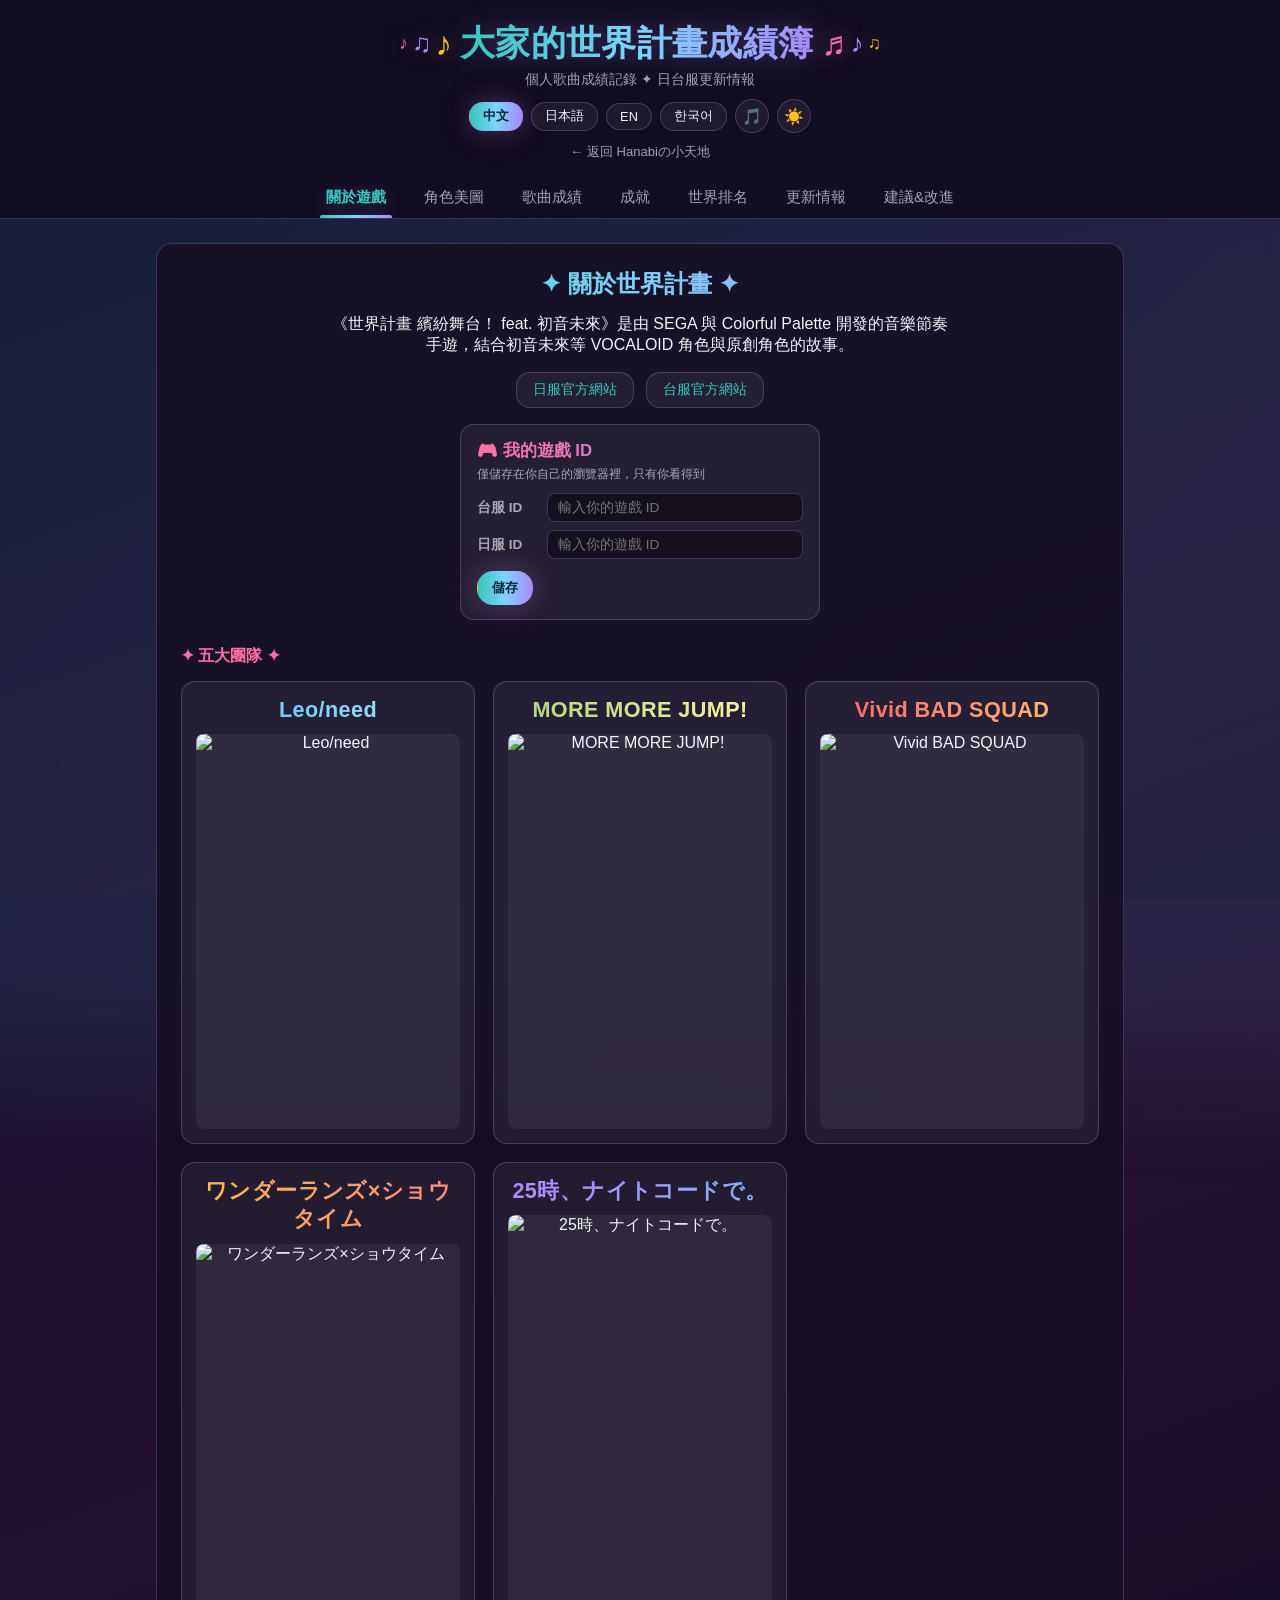
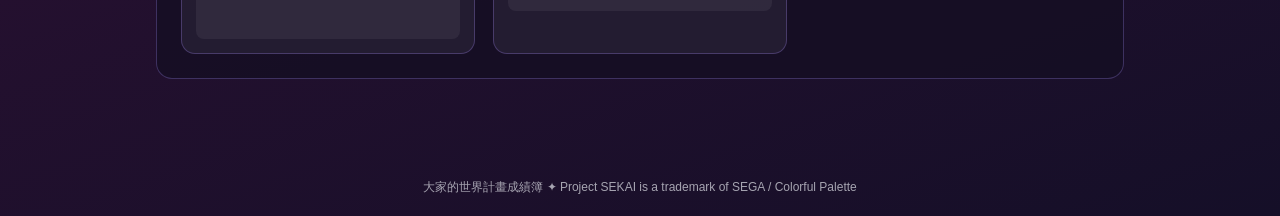
==== commit 8d81d9f5: "Add more floating notes flanking the title 3 per side instead of 1, tapered in size (largest nearest" ====
--- a/index.html
+++ b/index.html
@@ -91,9 +91,17 @@
     <div class="sekai-header-top">
         <div class="sekai-title-block">
             <div class="title-row">
-                <span class="title-note title-note-left" aria-hidden="true">&#9834;</span>
+                <span class="title-notes title-notes-left" aria-hidden="true">
+                    <span class="title-note tn-1">&#9834;</span>
+                    <span class="title-note tn-2">&#9835;</span>
+                    <span class="title-note tn-3">&#9834;</span>
+                </span>
                 <h1 data-i18n="site_title">大家的世界計畫成績簿</h1>
-                <span class="title-note title-note-right" aria-hidden="true">&#9835;</span>
+                <span class="title-notes title-notes-right" aria-hidden="true">
+                    <span class="title-note tn-4">&#9836;</span>
+                    <span class="title-note tn-5">&#9834;</span>
+                    <span class="title-note tn-6">&#9835;</span>
+                </span>
             </div>
             <p class="sekai-tagline" data-i18n="site_tagline">個人歌曲成績記錄 ✦ 日台服更新情報</p>
         </div>
--- a/css/base.css
+++ b/css/base.css
@@ -98,18 +98,28 @@
     display: flex;
     align-items: center;
     justify-content: center;
-    gap: 14px;
-}
+    gap: 8px;
+}
+.title-notes {
+    display: flex;
+    align-items: center;
+    gap: 4px;
+}
+.title-notes-left { flex-direction: row; }
+.title-notes-right { flex-direction: row; }
 .title-note {
     display: block;
-    font-size: 2.2rem;
     line-height: 1;
-    color: var(--accent-pink);
-    filter: drop-shadow(0 0 10px rgba(var(--accent-pink-rgb), 0.5));
     animation: titleNoteFloat 3.2s ease-in-out infinite;
 }
-.title-note-left { animation-delay: 0s; }
-.title-note-right { color: var(--accent-purple); filter: drop-shadow(0 0 10px rgba(var(--accent-purple-rgb), 0.5)); animation-delay: 1.6s; }
+/* Tapered so the notes closest to the title are largest, trailing off smaller outward. */
+.tn-1, .tn-6 { font-size: 1.1rem; }
+.tn-2, .tn-5 { font-size: 1.6rem; }
+.tn-3, .tn-4 { font-size: 2.1rem; }
+
+.tn-1, .tn-4 { color: var(--accent-pink); filter: drop-shadow(0 0 10px rgba(var(--accent-pink-rgb), 0.5)); animation-delay: 0s; }
+.tn-2, .tn-5 { color: var(--accent-purple); filter: drop-shadow(0 0 10px rgba(var(--accent-purple-rgb), 0.5)); animation-delay: 0.6s; }
+.tn-3, .tn-6 { color: var(--accent-yellow); filter: drop-shadow(0 0 10px rgba(var(--accent-yellow-rgb), 0.5)); animation-delay: 1.2s; }
 
 @keyframes titleNoteFloat {
     0%, 100% { transform: translateY(0) rotate(-6deg); }
@@ -119,8 +129,11 @@
     .title-note { animation: none; }
 }
 @media (max-width: 600px) {
-    .title-note { font-size: 1.5rem; }
-    .title-row { gap: 8px; }
+    .tn-1, .tn-6 { display: none; }
+    .tn-2, .tn-5 { font-size: 1.1rem; }
+    .tn-3, .tn-4 { font-size: 1.5rem; }
+    .title-row { gap: 6px; }
+    .title-notes { gap: 2px; }
 }
 
 .sekai-header-top {
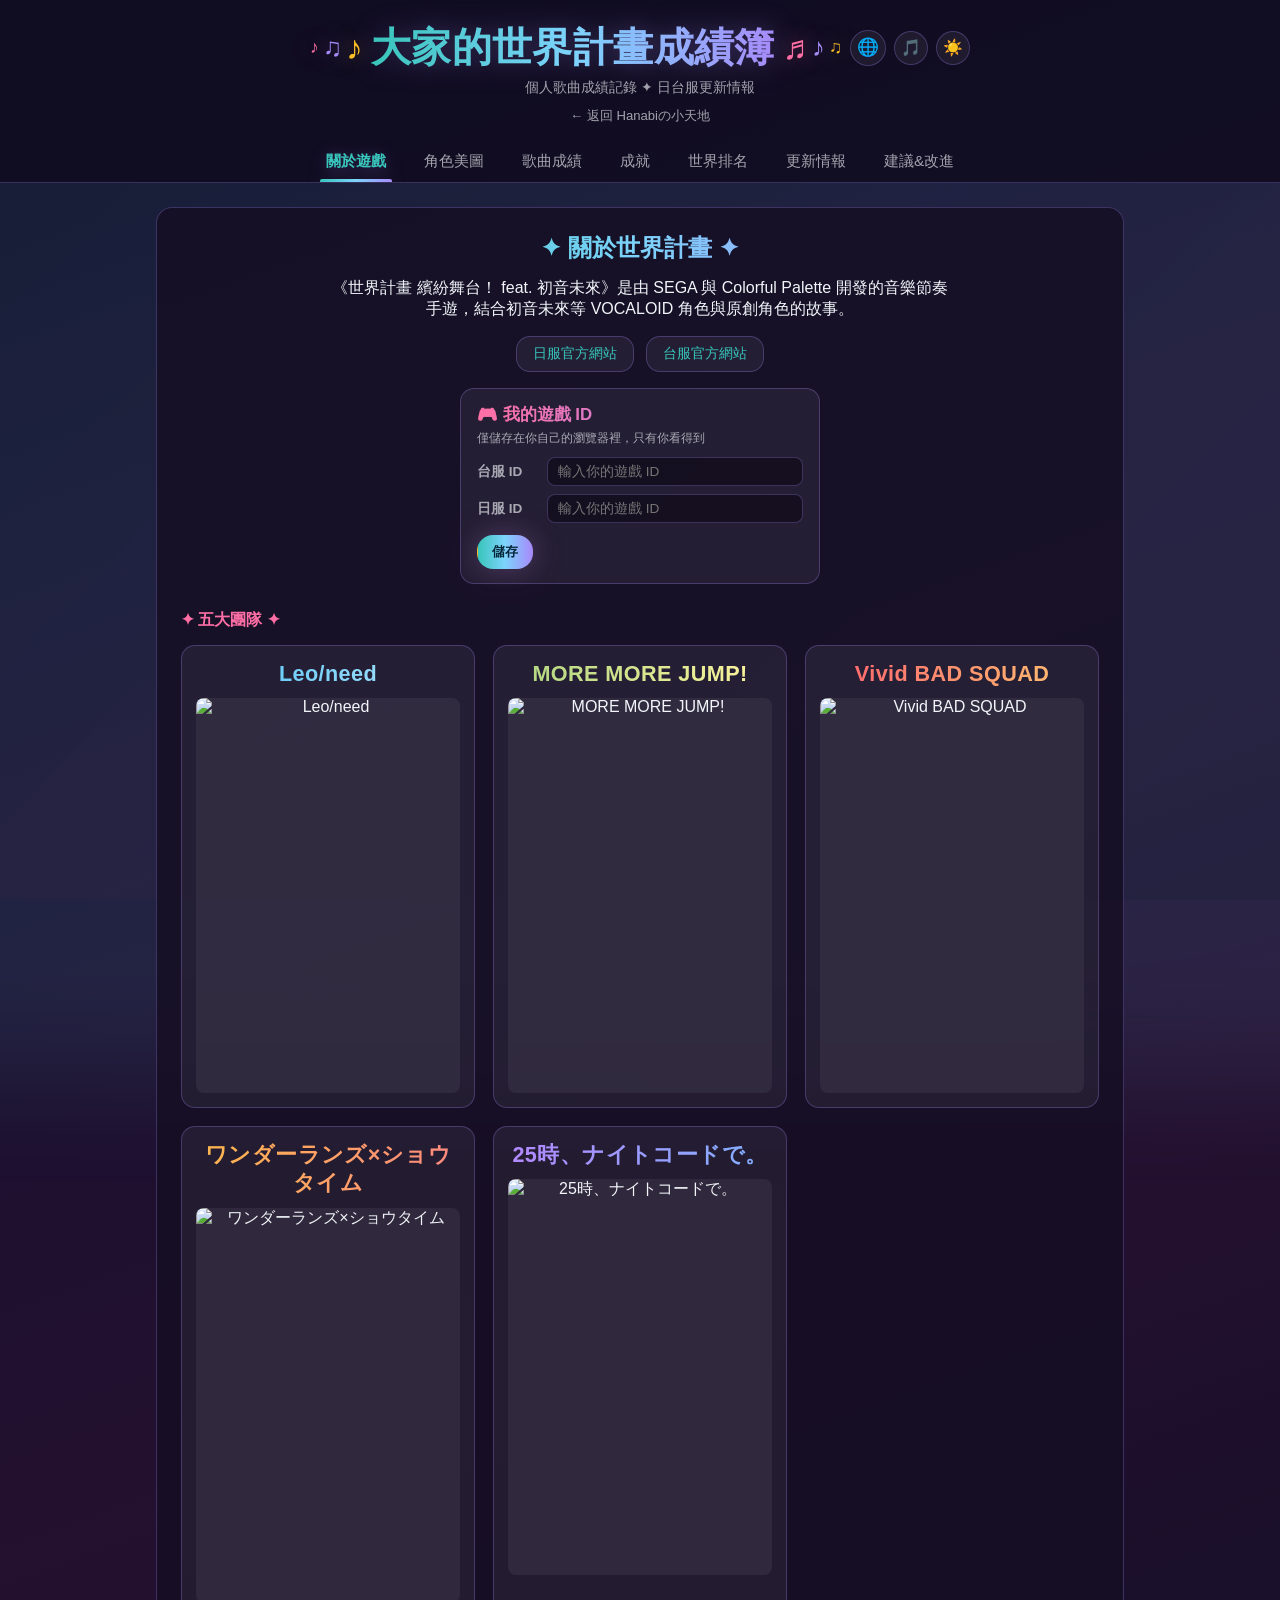
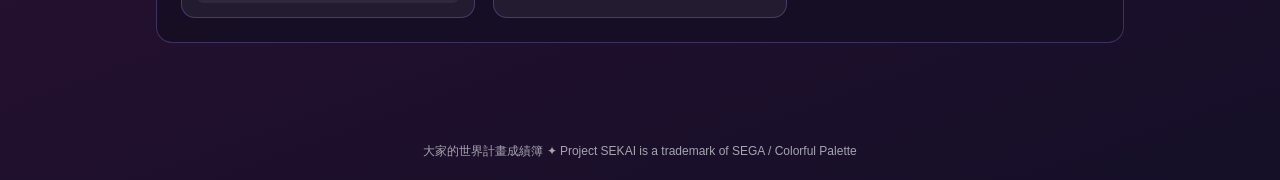
==== commit 0405ea0b: "Replace language pill row with a 🌐 dropdown, enlarge title Collapses the 4 always-visible language b" ====
--- a/index.html
+++ b/index.html
@@ -102,16 +102,19 @@
                     <span class="title-note tn-5">&#9834;</span>
                     <span class="title-note tn-6">&#9835;</span>
                 </span>
+                <div class="lang-globe" id="lang-globe">
+                    <button class="lang-globe-btn" id="lang-globe-btn" onclick="toggleLangMenu()" aria-haspopup="true" aria-expanded="false" aria-label="Select language" title="Select language">&#127760;</button>
+                    <div class="lang-globe-menu" id="lang-globe-menu">
+                        <button class="lang-pill" data-lang="zh" onclick="applyLang('zh'); toggleLangMenu(false)">中文</button>
+                        <button class="lang-pill" data-lang="ja" onclick="applyLang('ja'); toggleLangMenu(false)">日本語</button>
+                        <button class="lang-pill" data-lang="en" onclick="applyLang('en'); toggleLangMenu(false)">EN</button>
+                        <button class="lang-pill" data-lang="ko" onclick="applyLang('ko'); toggleLangMenu(false)">한국어</button>
+                    </div>
+                </div>
+                <button id="bg-music-toggle" class="bg-music-toggle-btn" onclick="toggleBgMusic()" data-i18n-title="bg_music_toggle_title" title="隨機播放歌曲試聽片段當背景音樂">🎵</button>
+                <button id="theme-toggle" class="theme-toggle-btn" onclick="toggleTheme()">🌙</button>
             </div>
             <p class="sekai-tagline" data-i18n="site_tagline">個人歌曲成績記錄 ✦ 日台服更新情報</p>
-        </div>
-        <div class="sekai-header-controls">
-            <button class="lang-pill" data-lang="zh" onclick="applyLang('zh')">中文</button>
-            <button class="lang-pill" data-lang="ja" onclick="applyLang('ja')">日本語</button>
-            <button class="lang-pill" data-lang="en" onclick="applyLang('en')">EN</button>
-            <button class="lang-pill" data-lang="ko" onclick="applyLang('ko')">한국어</button>
-            <button id="bg-music-toggle" class="bg-music-toggle-btn" onclick="toggleBgMusic()" data-i18n-title="bg_music_toggle_title" title="隨機播放歌曲試聽片段當背景音樂">🎵</button>
-            <button id="theme-toggle" class="theme-toggle-btn" onclick="toggleTheme()">🌙</button>
         </div>
     </div>
     <a class="back-to-main" href="https://hanabirn.github.io/" data-i18n="back_to_main">← 返回 Hanabiの小天地</a>
@@ -192,6 +195,18 @@
                 </div>
                 <p class="backup-hint" data-i18n="backup_hint_gallery">💡 上傳的圖片只存在這個瀏覽器裡，可以到「歌曲成績」頁面用「匯出成績」一起備份。</p>
             </div>
+
+            <div class="gacha-sim-panel">
+                <h3 class="gacha-sim-title" data-i18n="gacha_sim_title">✦ 扭蛋模擬器（純娛樂）✦</h3>
+                <p class="gacha-sim-hint" data-i18n="gacha_sim_hint">依照目前日服限定池的真實機率模擬抽卡，純粹好玩，跟你的實際遊戲帳號無關，也不模擬保底機制。</p>
+                <div id="gacha-sim-banner" class="gacha-sim-banner"></div>
+                <div class="gacha-sim-buttons">
+                    <button class="btn-small primary" onclick="runGachaPull(1)" data-i18n="gacha_sim_pull1">單抽</button>
+                    <button class="btn-small primary" onclick="runGachaPull(10)" data-i18n="gacha_sim_pull10">十連抽</button>
+                </div>
+                <div id="gacha-sim-results" class="gacha-sim-results"></div>
+            </div>
+
             <div id="gallery-grid" class="gallery-grid"></div>
             <div id="gallery-pagination" class="song-pagination"></div>
             <p id="gallery-empty" class="songs-empty" data-i18n="gallery_empty">還沒有收藏的圖片，點上方按鈕新增！</p>
@@ -232,6 +247,7 @@
                     <option value="piapro">Virtual Singers</option>
                 </select>
                 <div class="songs-actions">
+                    <button class="btn-small" onclick="openPtCalcModal()" data-i18n="pt_calc_btn">🧮 PT 試算</button>
                     <button class="btn-small" onclick="exportSekaiScores()" data-i18n="export_btn">匯出成績</button>
                     <button class="btn-small" onclick="document.getElementById('sekai-import-file').click()" data-i18n="import_btn">匯入成績</button>
                     <input type="file" id="sekai-import-file" accept="application/json" style="display:none" onchange="importSekaiScores(event)">
@@ -275,6 +291,15 @@
     <section id="sekai-page-ranking" class="sekai-page" style="display:none;">
         <div class="sekai-card">
             <h2 data-i18n="ranking_title">✦ 世界排名 ✦</h2>
+
+            <div class="border-tracker-panel">
+                <h3 class="border-tracker-title" data-i18n="border_title">✦ 官方活動 Border 趨勢（日服） ✦</h3>
+                <div id="border-event-info" class="border-event-info"></div>
+                <div id="border-rank-tabs" class="border-rank-tabs"></div>
+                <div id="border-chart-wrap" class="trend-chart-wrap" style="display:none;"></div>
+                <p id="border-status" class="ranking-empty" style="display:none;"></p>
+            </div>
+
             <p class="ranking-hint" data-i18n="ranking_hint">成績需要附截圖並經過審核才會出現在這裡；審核前會先用文字辨識自動比對截圖，但不保證能防止所有造假，僅供同好交流參考。</p>
             <div id="ranking-friends-panel" class="ranking-friends-panel"></div>
             <div class="ranking-toolbar">
@@ -373,6 +398,40 @@
     </div>
 </div>
 
+<div id="pt-calc-modal" class="modal-overlay" style="display:none;">
+    <div class="modal-box">
+        <h3 data-i18n="pt_calc_title">🧮 PT 試算</h3>
+        <p class="pt-calc-hint" data-i18n="pt_calc_hint">試算單人 Live 分數換算成的活動 PT（不含多人連線/對戰 Live）。</p>
+        <div class="score-modal-field">
+            <label data-i18n="pt_calc_score">分數</label>
+            <input type="number" id="pt-calc-score-input" min="0">
+        </div>
+        <div class="score-modal-field">
+            <label data-i18n="pt_calc_music_rate">歌曲加成 %</label>
+            <input type="number" id="pt-calc-music-rate-input" min="0">
+        </div>
+        <div class="score-modal-field">
+            <label data-i18n="pt_calc_deck_bonus">隊伍加成 %</label>
+            <input type="number" id="pt-calc-deck-bonus-input" min="0">
+        </div>
+        <div class="score-modal-field">
+            <label data-i18n="pt_calc_boost">Boost 消耗</label>
+            <select id="pt-calc-boost-select">
+                <option value="1">x1</option>
+                <option value="2">x2</option>
+                <option value="3">x3</option>
+                <option value="4">x4</option>
+                <option value="5">x5</option>
+            </select>
+        </div>
+        <div id="pt-calc-result" class="pt-calc-result" style="display:none;"></div>
+        <div class="score-modal-buttons">
+            <button class="btn-small" onclick="closePtCalcModal()" data-i18n="score_modal_cancel">取消</button>
+            <button class="btn-small primary" onclick="runPtCalc()" data-i18n="pt_calc_run">計算</button>
+        </div>
+    </div>
+</div>
+
 <div id="image-lightbox" class="lightbox-overlay" style="display:none;" onclick="closeImageLightbox()">
     <button class="lightbox-close" onclick="closeImageLightbox()">&times;</button>
     <img id="image-lightbox-img" alt="" onclick="event.stopPropagation()">
@@ -409,6 +468,7 @@
 <script src="js/scores.js"></script>
 <script src="js/achievements.js"></script>
 <script src="js/ranking.js"></script>
+<script src="js/gacha.js"></script>
 <script src="js/updates.js"></script>
 <script src="js/feedback.js"></script>
 <script src="js/main.js"></script>
--- a/css/base.css
+++ b/css/base.css
@@ -88,10 +88,17 @@
 
 .sekai-header {
     position: relative;
+    z-index: 20;
     overflow: hidden;
     padding: 20px 24px 0;
     background: var(--bg-header);
     border-bottom: 1px solid var(--border-card);
+}
+/* The title-note float animation never needs to escape the header box, but
+   the language dropdown menu does — temporarily lift the clip while it's
+   open instead of removing overflow:hidden outright. */
+.sekai-header.lang-menu-open {
+    overflow: visible;
 }
 
 .title-row {
@@ -134,6 +141,7 @@
     .tn-3, .tn-4 { font-size: 1.5rem; }
     .title-row { gap: 6px; }
     .title-notes { gap: 2px; }
+    .lang-globe-btn { width: 32px; height: 32px; font-size: 1rem; }
 }
 
 .sekai-header-top {
@@ -145,7 +153,7 @@
 }
 
 .sekai-title-block h1 {
-    font-size: 2.2rem;
+    font-size: 2.5rem;
     font-weight: 800;
     letter-spacing: 0.01em;
     background: var(--rainbow-gradient);
@@ -170,14 +178,6 @@
     margin-top: 4px;
 }
 
-.sekai-header-controls {
-    display: flex;
-    flex-wrap: wrap;
-    align-items: center;
-    justify-content: center;
-    gap: 8px;
-}
-
 .lang-pill {
     background: var(--bg-card-alt);
     border: 1px solid var(--border-card);
@@ -200,6 +200,53 @@
     color: #06263a;
     font-weight: bold;
     box-shadow: var(--rainbow-glow);
+}
+
+.lang-globe {
+    position: relative;
+}
+.lang-globe-btn {
+    width: 36px;
+    height: 36px;
+    border-radius: 50%;
+    background: var(--bg-card-alt);
+    border: 1px solid var(--border-card);
+    color: var(--text);
+    font-size: 1.1rem;
+    cursor: pointer;
+    display: flex;
+    align-items: center;
+    justify-content: center;
+    transition: border-color 0.25s, box-shadow 0.25s, transform 0.2s cubic-bezier(0.34, 1.56, 0.64, 1);
+}
+.lang-globe-btn:hover,
+.lang-globe.open .lang-globe-btn {
+    border-color: rgba(var(--accent-purple-rgb), 0.6);
+    box-shadow: 0 0 10px rgba(var(--accent-purple-rgb), 0.25);
+}
+.lang-globe-menu {
+    position: absolute;
+    top: calc(100% + 8px);
+    right: 0;
+    display: flex;
+    flex-direction: column;
+    gap: 6px;
+    min-width: 130px;
+    padding: 8px;
+    border-radius: 14px;
+    background: var(--bg-card);
+    border: 1px solid var(--border-card);
+    box-shadow: 0 8px 30px rgba(0,0,0,0.35);
+    opacity: 0;
+    visibility: hidden;
+    transform: translateY(-8px);
+    transition: opacity 0.25s, transform 0.25s, visibility 0.25s;
+    z-index: 210;
+}
+.lang-globe.open .lang-globe-menu {
+    opacity: 1;
+    visibility: visible;
+    transform: translateY(0);
 }
 
 .theme-toggle-btn {
--- a/css/songs.css
+++ b/css/songs.css
@@ -894,6 +894,65 @@
     display: inline-block;
 }
 
+/* Official event border tracker */
+.border-tracker-panel {
+    background: var(--bg-card-alt);
+    border: 1px solid var(--border-card);
+    border-radius: 12px;
+    padding: 14px 16px;
+    margin-bottom: 18px;
+}
+.border-tracker-title {
+    color: var(--accent-pink);
+    font-size: 0.95rem;
+    margin-bottom: 10px;
+    text-align: center;
+}
+.border-event-info {
+    text-align: center;
+    font-size: 0.85rem;
+    color: var(--text-secondary);
+    line-height: 1.6;
+    margin-bottom: 10px;
+}
+.border-rank-tabs {
+    display: flex;
+    justify-content: center;
+    flex-wrap: wrap;
+    gap: 6px;
+    margin-bottom: 10px;
+}
+.border-rank-tab {
+    background: var(--bg-card);
+    border: 1px solid var(--border-card);
+    color: var(--text);
+    padding: 5px 14px;
+    border-radius: 20px;
+    font-size: 0.78rem;
+    font-weight: bold;
+    cursor: pointer;
+}
+.border-rank-tab.active { background: var(--accent); color: #06263a; border-color: var(--accent); }
+
+/* Event PT calculator modal */
+.pt-calc-hint {
+    font-size: 0.78rem;
+    color: var(--text-secondary);
+    margin-bottom: 14px;
+    line-height: 1.5;
+}
+.pt-calc-result {
+    text-align: center;
+    font-size: 1.05rem;
+    font-weight: bold;
+    color: var(--accent);
+    background: var(--bg-card-alt);
+    border: 1px solid var(--border-card);
+    border-radius: 10px;
+    padding: 10px;
+    margin-bottom: 14px;
+}
+
 /* Per-song score history (score modal) */
 .score-history-list {
     max-height: 140px;
--- a/css/cards.css
+++ b/css/cards.css
@@ -265,3 +265,79 @@
 .gallery-item:hover .gallery-delete-btn {
     opacity: 1;
 }
+
+/* Gacha simulator (fun only) */
+.gacha-sim-panel {
+    background: var(--bg-card-alt);
+    border: 1px solid var(--border-card);
+    border-radius: 12px;
+    padding: 16px;
+    margin-bottom: 20px;
+    text-align: center;
+}
+.gacha-sim-title {
+    color: var(--accent-pink);
+    font-size: 0.95rem;
+    margin-bottom: 8px;
+}
+.gacha-sim-hint {
+    font-size: 0.78rem;
+    color: var(--text-secondary);
+    line-height: 1.5;
+    margin-bottom: 10px;
+}
+.gacha-sim-banner {
+    font-size: 0.85rem;
+    font-weight: bold;
+    color: var(--accent);
+    margin-bottom: 12px;
+    min-height: 1.2em;
+}
+.gacha-sim-buttons {
+    display: flex;
+    justify-content: center;
+    gap: 10px;
+    margin-bottom: 14px;
+}
+.gacha-sim-results {
+    display: grid;
+    grid-template-columns: repeat(5, 1fr);
+    gap: 10px;
+}
+@media (max-width: 640px) {
+    .gacha-sim-results { grid-template-columns: repeat(3, 1fr); }
+}
+.gacha-result-card {
+    background: var(--bg-card);
+    border: 1px solid var(--border-card);
+    border-radius: 10px;
+    padding: 6px;
+    text-align: center;
+}
+.gacha-result-card.rare {
+    border-color: #fbbf24;
+    box-shadow: 0 0 12px rgba(251,191,36,0.4);
+    animation: gachaRareGlow 1.6s ease-in-out infinite;
+}
+@keyframes gachaRareGlow {
+    0%, 100% { box-shadow: 0 0 8px rgba(251,191,36,0.3); }
+    50% { box-shadow: 0 0 18px rgba(251,191,36,0.6); }
+}
+.gacha-result-card img {
+    width: 100%;
+    aspect-ratio: 1 / 1;
+    object-fit: cover;
+    border-radius: 6px;
+    margin-bottom: 4px;
+}
+.gacha-result-stars {
+    font-size: 0.72rem;
+    color: #fbbf24;
+}
+.gacha-result-name {
+    font-size: 0.72rem;
+    color: var(--text-secondary);
+    white-space: nowrap;
+    overflow: hidden;
+    text-overflow: ellipsis;
+}
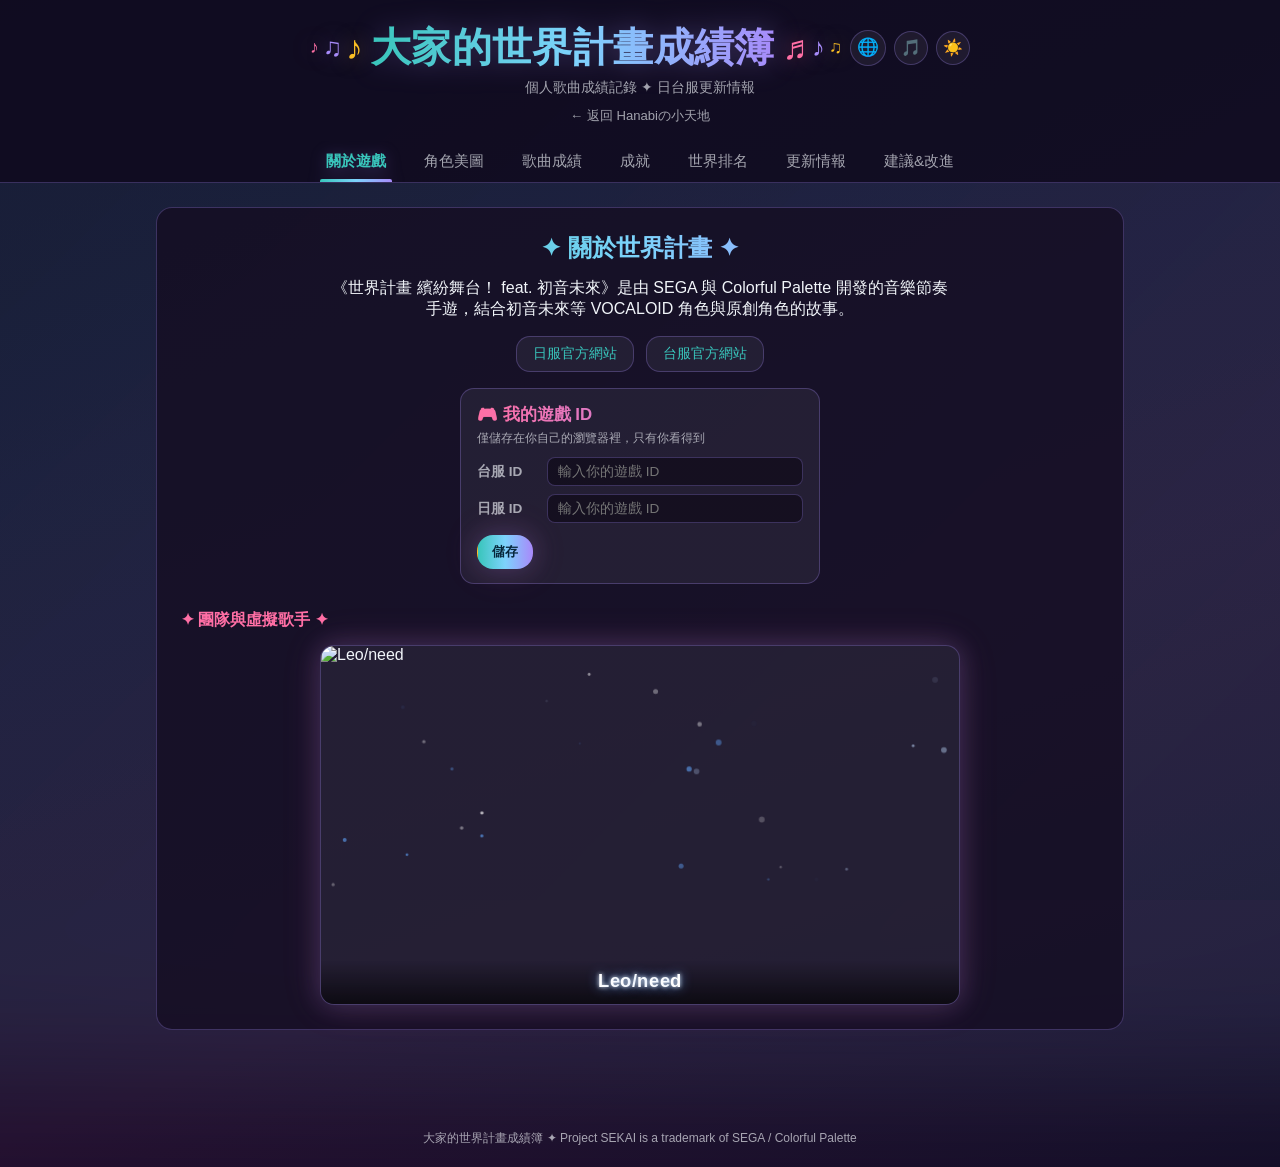
==== commit e408f5a5: "Turn the units grid into an animated 6-slide showcase Replaces the static 5-card unit grid with a si" ====
--- a/index.html
+++ b/index.html
@@ -159,28 +159,33 @@
                 <button class="btn-small primary player-id-save-btn" onclick="savePlayerIds()" data-i18n="player_id_save_btn">儲存</button>
             </div>
 
-            <h3 class="units-title" data-i18n="units_title">✦ 五大團隊 ✦</h3>
-            <div class="units-grid">
-                <div class="unit-card">
-                    <p>Leo/need</p>
-                    <img src="https://static.wikia.nocookie.net/projectsekai/images/5/5e/Ln_Group_v2.png/revision/latest?cb=20230921164123" alt="Leo/need" referrerpolicy="no-referrer">
-                </div>
-                <div class="unit-card">
-                    <p>MORE MORE JUMP!</p>
-                    <img src="https://static.wikia.nocookie.net/projectsekai/images/0/0e/Mmj%21_Group_v2.png/revision/latest?cb=20230922151949" alt="MORE MORE JUMP!" referrerpolicy="no-referrer">
-                </div>
-                <div class="unit-card">
-                    <p>Vivid BAD SQUAD</p>
-                    <img src="https://static.wikia.nocookie.net/projectsekai/images/b/b1/Vbs_group_v2.png/revision/latest?cb=20230923152213" alt="Vivid BAD SQUAD" referrerpolicy="no-referrer">
-                </div>
-                <div class="unit-card">
-                    <p>ワンダーランズ×ショウタイム</p>
-                    <img src="https://static.wikia.nocookie.net/projectsekai/images/b/b2/Wxs_Group_v2.png/revision/latest?cb=20230924151721" alt="ワンダーランズ×ショウタイム" referrerpolicy="no-referrer">
-                </div>
-                <div class="unit-card">
-                    <p>25時、ナイトコードで。</p>
-                    <img src="https://pjsekai.sega.jp/3rd/assets/images/common/unit/unit_chara-nightcode.png" alt="25時、ナイトコードで。">
-                </div>
+            <h3 class="units-title" data-i18n="units_title">✦ 團隊與虛擬歌手 ✦</h3>
+            <div class="units-slideshow" id="units-slideshow">
+                <div class="unit-slide active" data-team="leoneed">
+                    <img src="https://pjsekai.sega.jp/assets/data/webp/character/unite01/list/chara.png.webp" alt="Leo/need" referrerpolicy="no-referrer">
+                    <p class="unit-caption">Leo/need</p>
+                </div>
+                <div class="unit-slide" data-team="mmj">
+                    <img src="https://pjsekai.sega.jp/assets/data/webp/character/unite02/list/chara.png.webp" alt="MORE MORE JUMP!" referrerpolicy="no-referrer">
+                    <p class="unit-caption">MORE MORE JUMP!</p>
+                </div>
+                <div class="unit-slide" data-team="vbs">
+                    <img src="https://pjsekai.sega.jp/assets/data/webp/character/unite03/list/chara.png.webp" alt="Vivid BAD SQUAD" referrerpolicy="no-referrer">
+                    <p class="unit-caption">Vivid BAD SQUAD</p>
+                </div>
+                <div class="unit-slide" data-team="wonderhoi">
+                    <img src="https://pjsekai.sega.jp/assets/data/webp/character/unite04/list/chara.png.webp" alt="ワンダーランズ×ショウタイム" referrerpolicy="no-referrer">
+                    <p class="unit-caption">ワンダーランズ×ショウタイム</p>
+                </div>
+                <div class="unit-slide" data-team="nightcord">
+                    <img src="https://pjsekai.sega.jp/assets/data/webp/character/unite05/list/chara.png.webp" alt="25時、ナイトコードで。" referrerpolicy="no-referrer">
+                    <p class="unit-caption">25時、ナイトコードで。</p>
+                </div>
+                <div class="unit-slide" data-team="vs">
+                    <img src="https://pjsekai.sega.jp/assets/data/webp/character/virtualsinger/list/chara.png.webp" alt="Virtual Singers" referrerpolicy="no-referrer">
+                    <p class="unit-caption">Virtual Singers</p>
+                </div>
+                <canvas id="units-fx-canvas" aria-hidden="true"></canvas>
             </div>
         </div>
     </section>
@@ -471,6 +476,7 @@
 <script src="js/gacha.js"></script>
 <script src="js/updates.js"></script>
 <script src="js/feedback.js"></script>
+<script src="js/units-fx.js"></script>
 <script src="js/main.js"></script>
 <script>
   if ('serviceWorker' in navigator) {
--- a/css/cards.css
+++ b/css/cards.css
@@ -151,55 +151,182 @@
     margin-bottom: 14px;
     font-size: 1rem;
 }
-.units-grid {
-    display: grid;
-    grid-template-columns: repeat(auto-fill, minmax(260px, 1fr));
-    gap: 18px;
-}
-.unit-card {
-    background: var(--bg-card-alt);
-    border: 1px solid var(--border-card);
+.units-slideshow {
+    position: relative;
+    max-width: 640px;
+    margin: 0 auto;
+    aspect-ratio: 16 / 9;
     border-radius: 14px;
-    padding: 14px;
-    text-align: center;
-    transition: transform 0.3s cubic-bezier(0.16, 1, 0.3, 1), border-color 0.3s, box-shadow 0.3s;
-}
-.unit-card:hover {
-    transform: translateY(-4px);
-    border-color: rgba(var(--accent-pink-rgb), 0.5);
+    overflow: hidden;
+    border: 1px solid var(--border-card);
     box-shadow: var(--rainbow-glow);
-}
-.unit-card img {
+    background: var(--bg-card-alt);
+}
+/* js/units-fx.js drives which slide is .active on a 7s JS interval (instead
+   of pure CSS animation-delay) so it has a hook to fire a themed particle
+   burst on #units-fx-canvas in sync with each team's turn. */
+.unit-slide {
+    position: absolute;
+    inset: 0;
+    opacity: 0;
+    visibility: hidden;
+    transition: opacity 0.6s ease, visibility 0.6s;
+    pointer-events: none;
+}
+.unit-slide.active {
+    opacity: 1;
+    visibility: visible;
+    pointer-events: auto;
+}
+.unit-slide img {
     width: 100%;
-    aspect-ratio: 1152 / 1725;
+    height: 100%;
     object-fit: contain;
-    object-position: center;
-    border-radius: 8px;
     display: block;
-    background: rgba(255,255,255,0.06);
-}
-.unit-card p {
-    font-size: 1.35rem;
+}
+#units-fx-canvas {
+    position: absolute;
+    inset: 0;
+    width: 100%;
+    height: 100%;
+    pointer-events: none;
+    z-index: 1;
+}
+
+/* ── Screen-shake, used by VBS's spray-paint reveal ── */
+@keyframes unitScreenShake {
+    0%, 100% { transform: translate(0, 0); }
+    20% { transform: translate(-4px, 2px); }
+    40% { transform: translate(3px, -3px); }
+    60% { transform: translate(-3px, 3px); }
+    80% { transform: translate(4px, -2px); }
+}
+.unit-slide.screen-shake { animation: unitScreenShake 0.4s ease-in-out; }
+
+/* ── Caption base — js/units-fx.js rebuilds the inner markup per style
+   (per-character .ch spans for glow/bounce, a single .reveal-inner for
+   wipe/arc/glitch/scan) every time a slide's turn comes back around. ── */
+.unit-caption {
+    position: absolute;
+    left: 0; right: 0; bottom: 0;
+    margin: 0;
+    padding: 10px 16px 12px;
+    text-align: center;
+    font-size: 1.15rem;
     font-weight: 800;
-    line-height: 1.3;
-    margin-bottom: 10px;
     letter-spacing: 0.02em;
-    background-size: 200% auto;
+    color: #fff;
+    text-shadow: 0 2px 10px rgba(0,0,0,0.7);
+    background: linear-gradient(to top, rgba(0,0,0,0.65), transparent);
+    z-index: 2;
+}
+
+/* Leo/need — letters light up in sequence, like connecting constellation
+   points, each with a brief blue glow flash. */
+.reveal-glow .ch {
+    display: inline-block;
+    opacity: 0;
+    text-shadow: 0 0 12px rgba(96,165,250,0.9), 0 0 4px #fff;
+    animation: unitChGlow 0.5s ease-out forwards;
+    animation-delay: calc(var(--ci) * 0.06s);
+}
+@keyframes unitChGlow {
+    0% { opacity: 0; transform: scale(0.4); filter: brightness(3); }
+    60% { opacity: 1; transform: scale(1.15); }
+    100% { opacity: 1; transform: scale(1); filter: brightness(1); }
+}
+
+/* MORE MORE JUMP! — letters bounce in with an elastic overshoot. */
+.reveal-bounce .ch {
+    display: inline-block;
+    opacity: 0;
+    animation: unitChBounce 0.6s cubic-bezier(0.34,1.56,0.64,1) forwards;
+    animation-delay: calc(var(--ci) * 0.05s);
+}
+@keyframes unitChBounce {
+    0% { opacity: 0; transform: translateY(-30px) scale(0.5); }
+    60% { opacity: 1; transform: translateY(6px) scale(1.1); }
+    100% { opacity: 1; transform: translateY(0) scale(1); }
+}
+
+/* Vivid BAD SQUAD — an angled spray-paint wipe reveals the (slightly
+   skewed, street-graffiti-ish) text, paired with the screen-shake above. */
+.reveal-wipe .reveal-inner {
+    display: inline-block;
+    transform: skewX(-8deg);
+    color: #f9a8d4;
+    text-shadow: 0 0 10px rgba(244,114,182,0.8), 0 0 18px rgba(34,211,238,0.5);
+}
+.reveal-wipe {
+    clip-path: polygon(0 0, 0 0, 0 100%, 0 100%);
+    animation: unitWipeIn 0.5s ease-out forwards;
+}
+@keyframes unitWipeIn {
+    0% { clip-path: polygon(0 0, 0 0, 0 100%, 0 100%); }
+    100% { clip-path: polygon(0 0, 100% 0, 100% 100%, 0 100%); }
+}
+
+/* Wonderlands×Showtime — a circus-marquee swoop/arc slide-in. */
+.reveal-arc .reveal-inner {
+    display: inline-block;
+    color: #fde68a;
+    text-shadow: 0 0 10px rgba(250,204,21,0.7);
+}
+.reveal-arc {
+    animation: unitArcIn 0.8s cubic-bezier(0.22,1,0.36,1) forwards;
+}
+@keyframes unitArcIn {
+    0% { opacity: 0; transform: translateX(-60px) translateY(20px) rotate(-10deg); }
+    60% { opacity: 1; transform: translateX(10px) translateY(-6px) rotate(3deg); }
+    100% { opacity: 1; transform: translateX(0) translateY(0) rotate(0deg); }
+}
+
+/* 25時、ナイトコードで。— a typewriter reveal followed by a brief
+   RGB-split glitch flicker. */
+.reveal-glitch .reveal-inner {
+    display: inline-block;
+    overflow: hidden;
+    white-space: nowrap;
+    font-family: 'Courier New', monospace;
+    color: #c7d2fe;
+    border-right: 2px solid #93c5fd;
+    animation: unitTypeIn 1s steps(24, end) forwards;
+}
+@keyframes unitTypeIn {
+    from { width: 0; }
+    to { width: 100%; border-right-color: transparent; }
+}
+.reveal-glitch .reveal-inner.glitching {
+    animation: unitGlitchFlicker 0.25s steps(2, end) 2;
+}
+@keyframes unitGlitchFlicker {
+    0% { text-shadow: 2px 0 #ff4d6d, -2px 0 #38bdf8; transform: translateX(0); }
+    50% { text-shadow: -2px 0 #ff4d6d, 2px 0 #38bdf8; transform: translateX(2px); }
+    100% { text-shadow: none; transform: translateX(0); }
+}
+
+/* Virtual Singers — a left-to-right scanning light bar reveals the text. */
+.reveal-scan .reveal-inner {
+    display: inline-block;
+    background: linear-gradient(90deg, #22d3ee 0%, #22d3ee 45%, #fff 50%, #22d3ee 55%, #22d3ee 100%);
+    background-size: 300% 100%;
+    background-position: 200% 0;
     -webkit-background-clip: text;
     -webkit-text-fill-color: transparent;
     background-clip: text;
-    animation: shimmer 3.5s linear infinite;
-}
-.units-grid .unit-card:nth-child(1) p { background-image: linear-gradient(90deg, #4fc3f7, #b3e5fc, #4fc3f7); }
-.units-grid .unit-card:nth-child(2) p { background-image: linear-gradient(90deg, #aed581, #fff59d, #aed581); }
-.units-grid .unit-card:nth-child(3) p { background-image: linear-gradient(90deg, #ff5f6d, #ffc371, #ff5f6d); }
-.units-grid .unit-card:nth-child(4) p { background-image: linear-gradient(90deg, #ffb74d, #ff8a80, #ffb74d); }
-.units-grid .unit-card:nth-child(5) p { background-image: linear-gradient(90deg, #b388ff, #82b1ff, #b388ff); }
-[data-theme="light"] .units-grid .unit-card:nth-child(1) p { background-image: linear-gradient(90deg, #0288d1, #00838f, #0288d1); }
-[data-theme="light"] .units-grid .unit-card:nth-child(2) p { background-image: linear-gradient(90deg, #558b2f, #9e9d24, #558b2f); }
-[data-theme="light"] .units-grid .unit-card:nth-child(3) p { background-image: linear-gradient(90deg, #d32f2f, #ef6c00, #d32f2f); }
-[data-theme="light"] .units-grid .unit-card:nth-child(4) p { background-image: linear-gradient(90deg, #ef6c00, #d84315, #ef6c00); }
-[data-theme="light"] .units-grid .unit-card:nth-child(5) p { background-image: linear-gradient(90deg, #6a1b9a, #283593, #6a1b9a); }
+    animation: unitScanIn 1.1s ease-out forwards;
+}
+@keyframes unitScanIn {
+    0% { background-position: 200% 0; opacity: 0; }
+    15% { opacity: 1; }
+    100% { background-position: -20% 0; opacity: 1; }
+}
+
+@media (prefers-reduced-motion: reduce) {
+    .unit-slide { transition: opacity 0.6s ease; }
+    .unit-slide.screen-shake { animation: none; }
+    .ch, .reveal-inner { animation: none !important; opacity: 1 !important; transform: none !important; clip-path: none !important; width: auto !important; }
+}
 
 .characters-center {
     text-align: center;
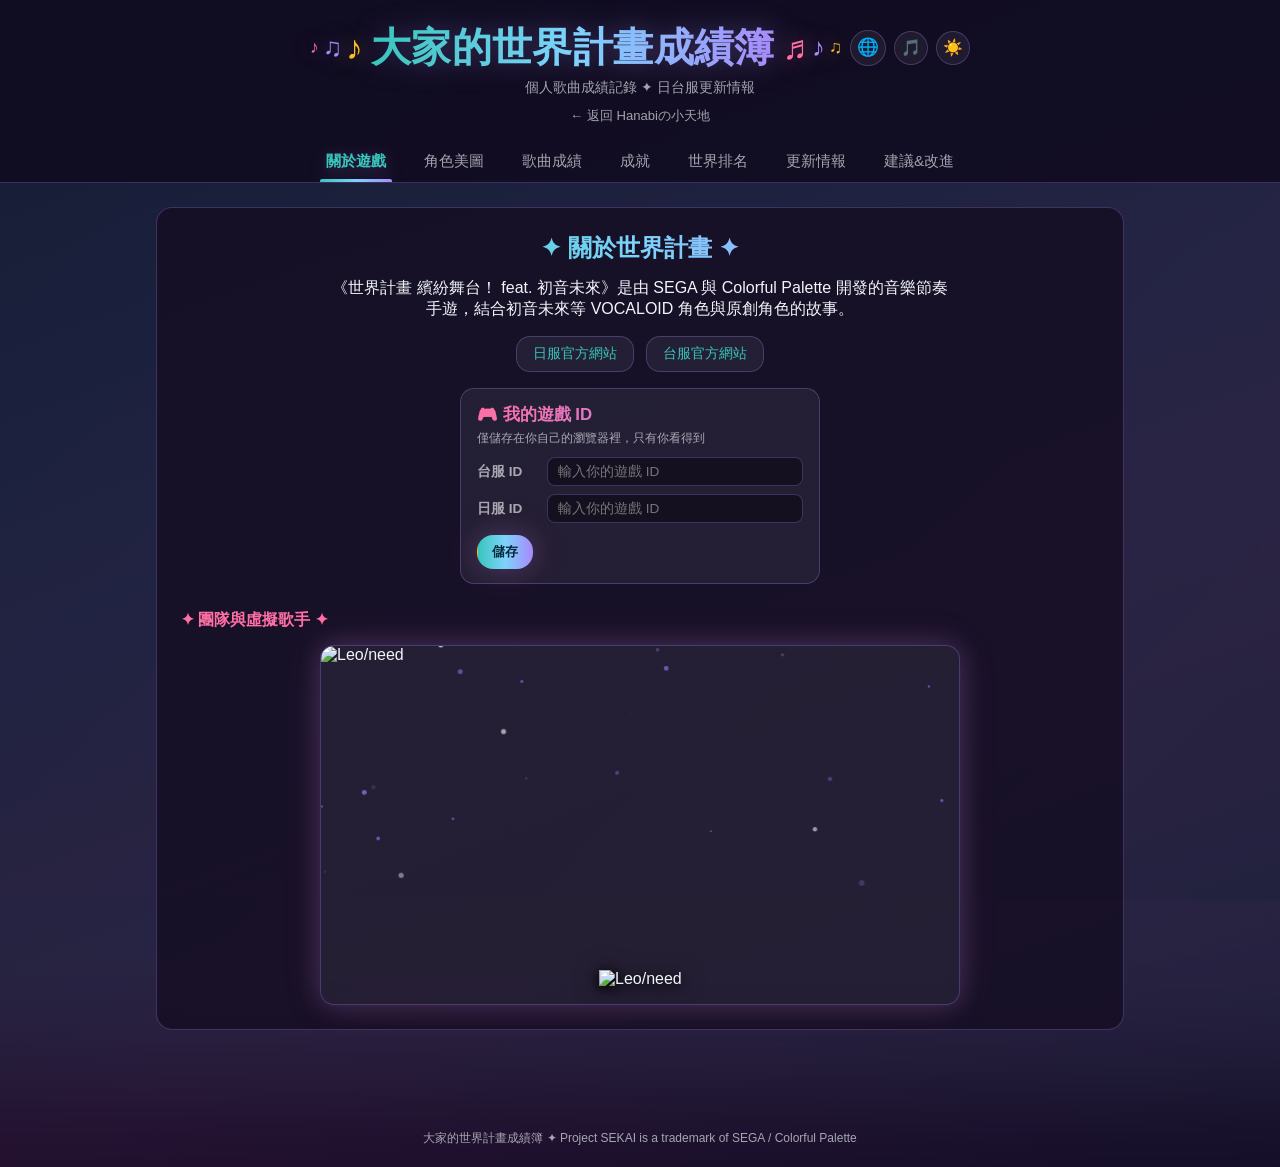
==== commit c08b9d81: "Use each unit's official logo artwork instead of styled text Replaces the hand-crafted per-letter/te" ====
--- a/index.html
+++ b/index.html
@@ -162,27 +162,27 @@
             <h3 class="units-title" data-i18n="units_title">✦ 團隊與虛擬歌手 ✦</h3>
             <div class="units-slideshow" id="units-slideshow">
                 <div class="unit-slide active" data-team="leoneed">
-                    <img src="https://pjsekai.sega.jp/assets/data/webp/character/unite01/list/chara.png.webp" alt="Leo/need" referrerpolicy="no-referrer">
+                    <img class="unit-char-art" src="https://pjsekai.sega.jp/assets/data/webp/character/unite01/list/chara.png.webp" alt="Leo/need" referrerpolicy="no-referrer">
                     <p class="unit-caption">Leo/need</p>
                 </div>
                 <div class="unit-slide" data-team="mmj">
-                    <img src="https://pjsekai.sega.jp/assets/data/webp/character/unite02/list/chara.png.webp" alt="MORE MORE JUMP!" referrerpolicy="no-referrer">
+                    <img class="unit-char-art" src="https://pjsekai.sega.jp/assets/data/webp/character/unite02/list/chara.png.webp" alt="MORE MORE JUMP!" referrerpolicy="no-referrer">
                     <p class="unit-caption">MORE MORE JUMP!</p>
                 </div>
                 <div class="unit-slide" data-team="vbs">
-                    <img src="https://pjsekai.sega.jp/assets/data/webp/character/unite03/list/chara.png.webp" alt="Vivid BAD SQUAD" referrerpolicy="no-referrer">
+                    <img class="unit-char-art" src="https://pjsekai.sega.jp/assets/data/webp/character/unite03/list/chara.png.webp" alt="Vivid BAD SQUAD" referrerpolicy="no-referrer">
                     <p class="unit-caption">Vivid BAD SQUAD</p>
                 </div>
                 <div class="unit-slide" data-team="wonderhoi">
-                    <img src="https://pjsekai.sega.jp/assets/data/webp/character/unite04/list/chara.png.webp" alt="ワンダーランズ×ショウタイム" referrerpolicy="no-referrer">
+                    <img class="unit-char-art" src="https://pjsekai.sega.jp/assets/data/webp/character/unite04/list/chara.png.webp" alt="ワンダーランズ×ショウタイム" referrerpolicy="no-referrer">
                     <p class="unit-caption">ワンダーランズ×ショウタイム</p>
                 </div>
                 <div class="unit-slide" data-team="nightcord">
-                    <img src="https://pjsekai.sega.jp/assets/data/webp/character/unite05/list/chara.png.webp" alt="25時、ナイトコードで。" referrerpolicy="no-referrer">
+                    <img class="unit-char-art" src="https://pjsekai.sega.jp/assets/data/webp/character/unite05/list/chara.png.webp" alt="25時、ナイトコードで。" referrerpolicy="no-referrer">
                     <p class="unit-caption">25時、ナイトコードで。</p>
                 </div>
                 <div class="unit-slide" data-team="vs">
-                    <img src="https://pjsekai.sega.jp/assets/data/webp/character/virtualsinger/list/chara.png.webp" alt="Virtual Singers" referrerpolicy="no-referrer">
+                    <img class="unit-char-art" src="https://pjsekai.sega.jp/assets/data/webp/character/virtualsinger/list/chara.png.webp" alt="Virtual Singers" referrerpolicy="no-referrer">
                     <p class="unit-caption">Virtual Singers</p>
                 </div>
                 <canvas id="units-fx-canvas" aria-hidden="true"></canvas>
--- a/css/cards.css
+++ b/css/cards.css
@@ -178,7 +178,7 @@
     visibility: visible;
     pointer-events: auto;
 }
-.unit-slide img {
+.unit-slide img.unit-char-art {
     width: 100%;
     height: 100%;
     object-fit: contain;
@@ -203,129 +203,151 @@
 }
 .unit-slide.screen-shake { animation: unitScreenShake 0.4s ease-in-out; }
 
-/* ── Caption base — js/units-fx.js rebuilds the inner markup per style
-   (per-character .ch spans for glow/bounce, a single .reveal-inner for
-   wipe/arc/glitch/scan) every time a slide's turn comes back around. ── */
+/* ── Caption base — now hosts the official unit logo artwork (rendered by
+   js/units-fx.js as <img class="unit-logo">) instead of hand-styled text,
+   since the real wordmarks already carry each unit's own colors/typography
+   far better than a CSS approximation could. Rebuilt every time a slide's
+   turn comes back around so its entrance animation always replays. ── */
 .unit-caption {
     position: absolute;
     left: 0; right: 0; bottom: 0;
     margin: 0;
-    padding: 10px 16px 12px;
-    text-align: center;
-    font-size: 1.15rem;
-    font-weight: 800;
-    letter-spacing: 0.02em;
-    color: #fff;
-    text-shadow: 0 2px 10px rgba(0,0,0,0.7);
-    background: linear-gradient(to top, rgba(0,0,0,0.65), transparent);
+    padding: 14px 16px 16px;
+    display: flex;
+    justify-content: center;
     z-index: 2;
 }
-
-/* Leo/need — letters light up in sequence, like connecting constellation
-   points, each with a brief blue glow flash. */
-.reveal-glow .ch {
-    display: inline-block;
+.unit-logo {
+    max-height: 68px;
+    max-width: 82%;
+    width: auto;
+    height: auto;
+    object-fit: contain;
+    filter: drop-shadow(0 3px 6px rgba(0,0,0,0.85)) drop-shadow(0 0 10px rgba(0,0,0,0.6));
+}
+
+/* Leo/need — the logo pops in with a soft scale/fade, then keeps a slow
+   ambient blue-violet glow pulse for the rest of the slide's ~7s dwell. */
+.reveal-glow .unit-logo {
+    animation: unitLogoPopIn 0.9s cubic-bezier(0.22,1,0.36,1) forwards,
+        unitLogoGlowPulse 2.4s ease-in-out 1s infinite;
+}
+@keyframes unitLogoPopIn {
+    0% { opacity: 0; transform: scale(0.6); }
+    70% { opacity: 1; transform: scale(1.06); }
+    100% { opacity: 1; transform: scale(1); }
+}
+@keyframes unitLogoGlowPulse {
+    0%, 100% { filter: drop-shadow(0 3px 6px rgba(0,0,0,0.85)) drop-shadow(0 0 8px rgba(124,124,240,0.4)); }
+    50% { filter: drop-shadow(0 3px 6px rgba(0,0,0,0.85)) drop-shadow(0 0 20px rgba(124,124,240,0.9)) drop-shadow(0 0 34px rgba(167,139,250,0.5)); }
+}
+
+/* MORE MORE JUMP! — an elastic bounce-in, then a gentle idle bob for the
+   rest of the slide. */
+.reveal-bounce .unit-logo {
+    transform-origin: center bottom;
+    animation: unitLogoBounceIn 0.8s cubic-bezier(0.34,1.56,0.64,1) forwards,
+        unitLogoBob 1.8s ease-in-out 1.6s infinite;
+}
+@keyframes unitLogoBounceIn {
+    0% { opacity: 0; transform: translateY(-40px) scale(0.5); }
+    60% { opacity: 1; transform: translateY(8px) scale(1.08); }
+    100% { opacity: 1; transform: translateY(0) scale(1); }
+}
+@keyframes unitLogoBob {
+    0%, 100% { transform: translateY(0) scale(1); }
+    50% { transform: translateY(-4px) scale(1.03); }
+}
+
+/* Vivid BAD SQUAD — a fast angled spray-paint wipe (kept snappy, like an
+   actual spray tag) paired with the screen-shake above, then a lingering
+   neon flicker for the rest of the slide. */
+.reveal-wipe .unit-logo {
+    animation: unitLogoWipeIn 0.6s ease-out forwards,
+        unitLogoFlicker 2.2s ease-in-out 0.6s infinite;
+}
+@keyframes unitLogoWipeIn {
+    0% { clip-path: polygon(0 0, 0 0, 0 100%, 0 100%); opacity: 0.5; }
+    100% { clip-path: polygon(0 0, 100% 0, 100% 100%, 0 100%); opacity: 1; }
+}
+@keyframes unitLogoFlicker {
+    0%, 42%, 100% { filter: brightness(1) drop-shadow(0 3px 6px rgba(0,0,0,0.85)); }
+    46% { filter: brightness(1.4) drop-shadow(0 3px 6px rgba(0,0,0,0.85)) drop-shadow(0 0 14px rgba(244,114,182,0.7)); }
+    50% { filter: brightness(1) drop-shadow(0 3px 6px rgba(0,0,0,0.85)); }
+    72% { filter: brightness(1.25) drop-shadow(0 3px 6px rgba(0,0,0,0.85)) drop-shadow(0 0 10px rgba(34,211,238,0.6)); }
+    76% { filter: brightness(1) drop-shadow(0 3px 6px rgba(0,0,0,0.85)); }
+}
+
+/* Wonderlands×Showtime — a circus-marquee swoop/arc slide-in, then a
+   gentle gold sparkle pulse for the rest of the slide. */
+.reveal-arc .unit-logo {
+    animation: unitLogoArcIn 0.9s cubic-bezier(0.22,1,0.36,1) forwards,
+        unitLogoGoldSparkle 2.4s ease-in-out 0.9s infinite;
+}
+@keyframes unitLogoArcIn {
+    0% { opacity: 0; transform: translateX(-50px) translateY(16px) rotate(-8deg) scale(0.85); }
+    60% { opacity: 1; transform: translateX(8px) translateY(-4px) rotate(3deg) scale(1.03); }
+    100% { opacity: 1; transform: translateX(0) translateY(0) rotate(0deg) scale(1); }
+}
+@keyframes unitLogoGoldSparkle {
+    0%, 100% { filter: drop-shadow(0 3px 6px rgba(0,0,0,0.85)); }
+    50% { filter: drop-shadow(0 3px 6px rgba(0,0,0,0.85)) drop-shadow(0 0 16px rgba(250,204,21,0.8)); }
+}
+
+/* 25時、ナイトコードで。— a slow ghostly fade-in (matching the logo's own
+   muted, pale look) with a couple of brief dim-flicker dips spread across
+   the rest of the slide (js/units-fx.js schedules these via a transient
+   !important inline opacity, so they can't fight or restart this
+   forwards-filled entrance animation). */
+.reveal-glitch .unit-logo {
     opacity: 0;
-    text-shadow: 0 0 12px rgba(96,165,250,0.9), 0 0 4px #fff;
-    animation: unitChGlow 0.5s ease-out forwards;
-    animation-delay: calc(var(--ci) * 0.06s);
-}
-@keyframes unitChGlow {
-    0% { opacity: 0; transform: scale(0.4); filter: brightness(3); }
-    60% { opacity: 1; transform: scale(1.15); }
-    100% { opacity: 1; transform: scale(1); filter: brightness(1); }
-}
-
-/* MORE MORE JUMP! — letters bounce in with an elastic overshoot. */
-.reveal-bounce .ch {
-    display: inline-block;
-    opacity: 0;
-    animation: unitChBounce 0.6s cubic-bezier(0.34,1.56,0.64,1) forwards;
-    animation-delay: calc(var(--ci) * 0.05s);
-}
-@keyframes unitChBounce {
-    0% { opacity: 0; transform: translateY(-30px) scale(0.5); }
-    60% { opacity: 1; transform: translateY(6px) scale(1.1); }
-    100% { opacity: 1; transform: translateY(0) scale(1); }
-}
-
-/* Vivid BAD SQUAD — an angled spray-paint wipe reveals the (slightly
-   skewed, street-graffiti-ish) text, paired with the screen-shake above. */
-.reveal-wipe .reveal-inner {
-    display: inline-block;
-    transform: skewX(-8deg);
-    color: #f9a8d4;
-    text-shadow: 0 0 10px rgba(244,114,182,0.8), 0 0 18px rgba(34,211,238,0.5);
-}
-.reveal-wipe {
-    clip-path: polygon(0 0, 0 0, 0 100%, 0 100%);
-    animation: unitWipeIn 0.5s ease-out forwards;
-}
-@keyframes unitWipeIn {
-    0% { clip-path: polygon(0 0, 0 0, 0 100%, 0 100%); }
-    100% { clip-path: polygon(0 0, 100% 0, 100% 100%, 0 100%); }
-}
-
-/* Wonderlands×Showtime — a circus-marquee swoop/arc slide-in. */
-.reveal-arc .reveal-inner {
-    display: inline-block;
-    color: #fde68a;
-    text-shadow: 0 0 10px rgba(250,204,21,0.7);
-}
-.reveal-arc {
-    animation: unitArcIn 0.8s cubic-bezier(0.22,1,0.36,1) forwards;
-}
-@keyframes unitArcIn {
-    0% { opacity: 0; transform: translateX(-60px) translateY(20px) rotate(-10deg); }
-    60% { opacity: 1; transform: translateX(10px) translateY(-6px) rotate(3deg); }
-    100% { opacity: 1; transform: translateX(0) translateY(0) rotate(0deg); }
-}
-
-/* 25時、ナイトコードで。— a typewriter reveal followed by a brief
-   RGB-split glitch flicker. */
-.reveal-glitch .reveal-inner {
-    display: inline-block;
+    animation: unitLogoGhostIn 1.6s ease-out forwards;
+}
+@keyframes unitLogoGhostIn {
+    0% { opacity: 0; filter: brightness(0.4) blur(2px); }
+    60% { opacity: 0.85; }
+    100% { opacity: 1; filter: brightness(1) blur(0); }
+}
+
+/* Virtual Singers — the logo fades/scales in, then a diagonal light-sweep
+   bar loops continuously over it, fitting the "always-on digital" theme
+   without needing to recolor the (intentionally monochrome) logo itself. */
+.reveal-scan .unit-logo {
+    animation: unitLogoFadeIn 0.8s ease-out forwards;
+}
+@keyframes unitLogoFadeIn {
+    0% { opacity: 0; transform: scale(0.9); }
+    100% { opacity: 1; transform: scale(1); }
+}
+.unit-caption.reveal-scan {
     overflow: hidden;
-    white-space: nowrap;
-    font-family: 'Courier New', monospace;
-    color: #c7d2fe;
-    border-right: 2px solid #93c5fd;
-    animation: unitTypeIn 1s steps(24, end) forwards;
-}
-@keyframes unitTypeIn {
-    from { width: 0; }
-    to { width: 100%; border-right-color: transparent; }
-}
-.reveal-glitch .reveal-inner.glitching {
-    animation: unitGlitchFlicker 0.25s steps(2, end) 2;
-}
-@keyframes unitGlitchFlicker {
-    0% { text-shadow: 2px 0 #ff4d6d, -2px 0 #38bdf8; transform: translateX(0); }
-    50% { text-shadow: -2px 0 #ff4d6d, 2px 0 #38bdf8; transform: translateX(2px); }
-    100% { text-shadow: none; transform: translateX(0); }
-}
-
-/* Virtual Singers — a left-to-right scanning light bar reveals the text. */
-.reveal-scan .reveal-inner {
-    display: inline-block;
-    background: linear-gradient(90deg, #22d3ee 0%, #22d3ee 45%, #fff 50%, #22d3ee 55%, #22d3ee 100%);
-    background-size: 300% 100%;
-    background-position: 200% 0;
-    -webkit-background-clip: text;
-    -webkit-text-fill-color: transparent;
-    background-clip: text;
-    animation: unitScanIn 1.1s ease-out forwards;
-}
-@keyframes unitScanIn {
-    0% { background-position: 200% 0; opacity: 0; }
-    15% { opacity: 1; }
-    100% { background-position: -20% 0; opacity: 1; }
+}
+.unit-caption.reveal-scan::after {
+    content: '';
+    position: absolute;
+    top: 0; bottom: 0;
+    left: -30%;
+    width: 30%;
+    background: linear-gradient(100deg, transparent, rgba(255,255,255,0.55), transparent);
+    mix-blend-mode: overlay;
+    animation: unitScanSweepBar 3s ease-in-out infinite;
+    pointer-events: none;
+}
+@keyframes unitScanSweepBar {
+    0% { left: -30%; opacity: 0; }
+    10% { opacity: 1; }
+    90% { opacity: 1; }
+    100% { left: 100%; opacity: 0; }
 }
 
 @media (prefers-reduced-motion: reduce) {
     .unit-slide { transition: opacity 0.6s ease; }
     .unit-slide.screen-shake { animation: none; }
-    .ch, .reveal-inner { animation: none !important; opacity: 1 !important; transform: none !important; clip-path: none !important; width: auto !important; }
+    .unit-logo { animation: none !important; opacity: 1 !important; transform: none !important; clip-path: none !important; }
+    .unit-caption.reveal-scan::after { animation: none; display: none; }
+}
+@media (max-width: 500px) {
+    .unit-logo { max-height: 52px; }
 }
 
 .characters-center {
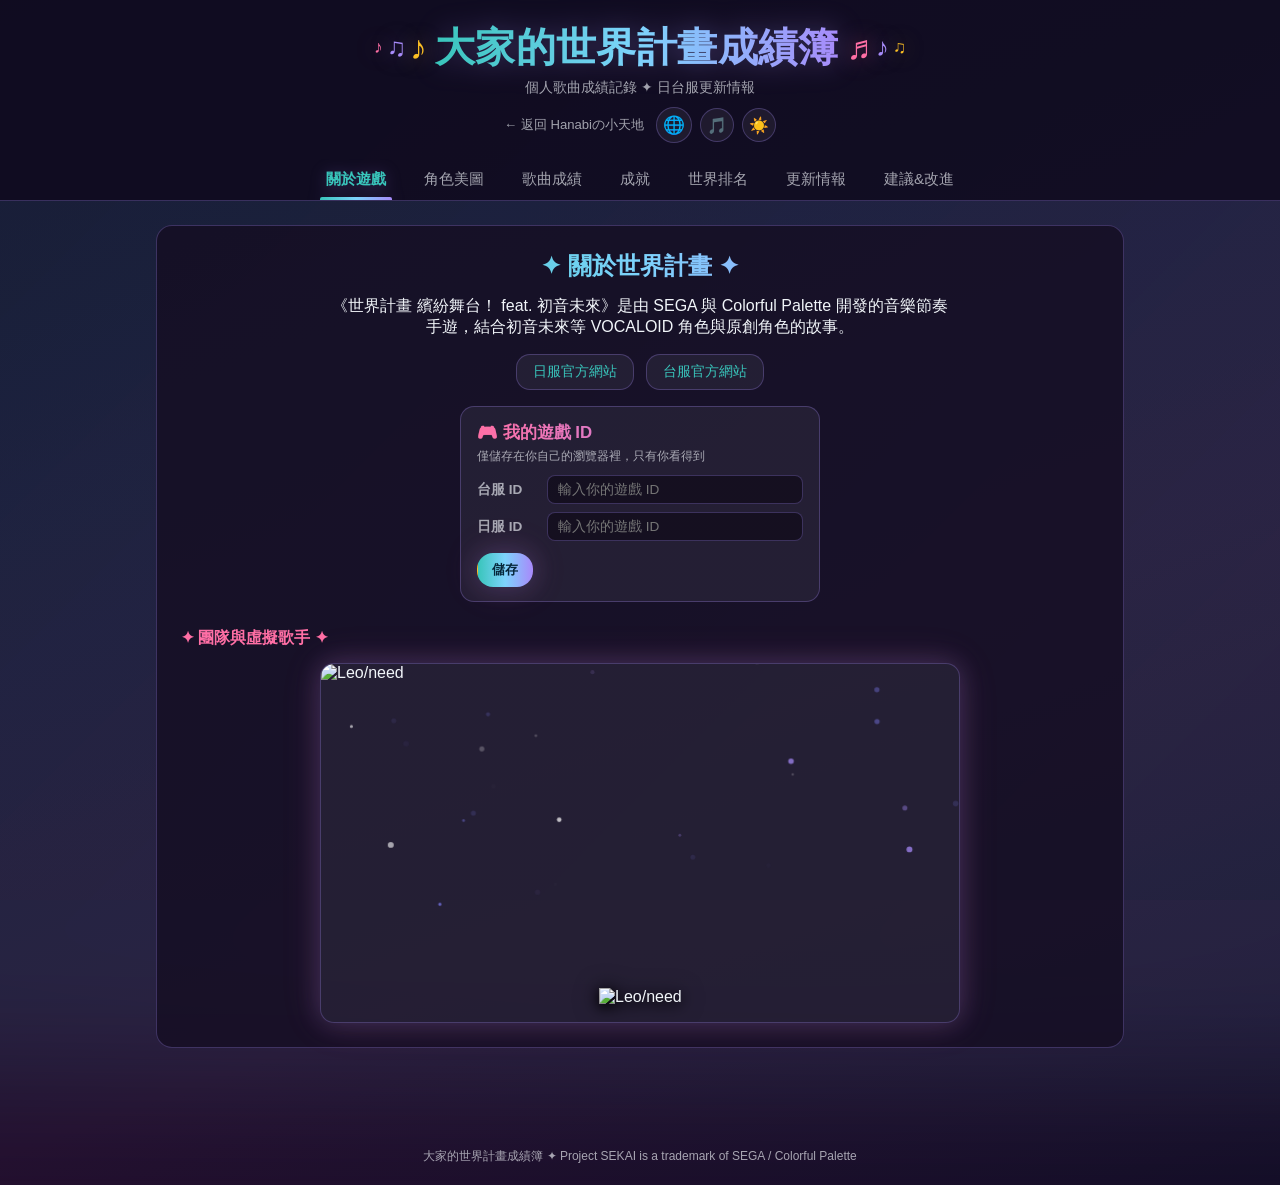
==== commit 39de42fb: "Move language/BGM/theme toggle buttons beside the back-to-main link Groups the header's utility icon" ====
--- a/index.html
+++ b/index.html
@@ -102,22 +102,26 @@
                     <span class="title-note tn-5">&#9834;</span>
                     <span class="title-note tn-6">&#9835;</span>
                 </span>
-                <div class="lang-globe" id="lang-globe">
-                    <button class="lang-globe-btn" id="lang-globe-btn" onclick="toggleLangMenu()" aria-haspopup="true" aria-expanded="false" aria-label="Select language" title="Select language">&#127760;</button>
-                    <div class="lang-globe-menu" id="lang-globe-menu">
-                        <button class="lang-pill" data-lang="zh" onclick="applyLang('zh'); toggleLangMenu(false)">中文</button>
-                        <button class="lang-pill" data-lang="ja" onclick="applyLang('ja'); toggleLangMenu(false)">日本語</button>
-                        <button class="lang-pill" data-lang="en" onclick="applyLang('en'); toggleLangMenu(false)">EN</button>
-                        <button class="lang-pill" data-lang="ko" onclick="applyLang('ko'); toggleLangMenu(false)">한국어</button>
-                    </div>
-                </div>
-                <button id="bg-music-toggle" class="bg-music-toggle-btn" onclick="toggleBgMusic()" data-i18n-title="bg_music_toggle_title" title="隨機播放歌曲試聽片段當背景音樂">🎵</button>
-                <button id="theme-toggle" class="theme-toggle-btn" onclick="toggleTheme()">🌙</button>
             </div>
             <p class="sekai-tagline" data-i18n="site_tagline">個人歌曲成績記錄 ✦ 日台服更新情報</p>
         </div>
     </div>
-    <a class="back-to-main" href="https://hanabirn.github.io/" data-i18n="back_to_main">← 返回 Hanabiの小天地</a>
+    <div class="header-bottom-row">
+        <a class="back-to-main" href="https://hanabirn.github.io/" data-i18n="back_to_main">← 返回 Hanabiの小天地</a>
+        <div class="header-icons">
+            <div class="lang-globe" id="lang-globe">
+                <button class="lang-globe-btn" id="lang-globe-btn" onclick="toggleLangMenu()" aria-haspopup="true" aria-expanded="false" aria-label="Select language" title="Select language">&#127760;</button>
+                <div class="lang-globe-menu" id="lang-globe-menu">
+                    <button class="lang-pill" data-lang="zh" onclick="applyLang('zh'); toggleLangMenu(false)">中文</button>
+                    <button class="lang-pill" data-lang="ja" onclick="applyLang('ja'); toggleLangMenu(false)">日本語</button>
+                    <button class="lang-pill" data-lang="en" onclick="applyLang('en'); toggleLangMenu(false)">EN</button>
+                    <button class="lang-pill" data-lang="ko" onclick="applyLang('ko'); toggleLangMenu(false)">한국어</button>
+                </div>
+            </div>
+            <button id="bg-music-toggle" class="bg-music-toggle-btn" onclick="toggleBgMusic()" data-i18n-title="bg_music_toggle_title" title="隨機播放歌曲試聽片段當背景音樂">🎵</button>
+            <button id="theme-toggle" class="theme-toggle-btn" onclick="toggleTheme()">🌙</button>
+        </div>
+    </div>
     <nav class="sekai-nav">
         <button class="sekai-nav-btn active" onclick="switchSekaiTab('intro', this)" data-i18n="nav_intro">關於遊戲</button>
         <button class="sekai-nav-btn" onclick="switchSekaiTab('characters', this)" data-i18n="nav_characters">我的角色</button>
--- a/css/base.css
+++ b/css/base.css
@@ -287,10 +287,20 @@
     50% { box-shadow: 0 0 0 6px rgba(57,197,187,0); }
 }
 
+.header-bottom-row {
+    display: flex;
+    align-items: center;
+    justify-content: center;
+    flex-wrap: wrap;
+    gap: 12px;
+    margin-top: 10px;
+}
+.header-icons {
+    display: flex;
+    align-items: center;
+    gap: 8px;
+}
 .back-to-main {
-    display: block;
-    text-align: center;
-    margin-top: 10px;
     font-size: 0.82rem;
     color: var(--text-secondary);
 }
--- a/css/cards.css
+++ b/css/cards.css
@@ -238,8 +238,8 @@
     100% { opacity: 1; transform: scale(1); }
 }
 @keyframes unitLogoGlowPulse {
-    0%, 100% { filter: drop-shadow(0 3px 6px rgba(0,0,0,0.85)) drop-shadow(0 0 8px rgba(124,124,240,0.4)); }
-    50% { filter: drop-shadow(0 3px 6px rgba(0,0,0,0.85)) drop-shadow(0 0 20px rgba(124,124,240,0.9)) drop-shadow(0 0 34px rgba(167,139,250,0.5)); }
+    0%, 100% { filter: drop-shadow(0 3px 6px rgba(0,0,0,0.85)) drop-shadow(0 0 8px rgba(124,124,240,0.4)) drop-shadow(0 0 16px rgba(255,255,255,0.6)); }
+    50% { filter: drop-shadow(0 3px 6px rgba(0,0,0,0.85)) drop-shadow(0 0 20px rgba(124,124,240,0.9)) drop-shadow(0 0 34px rgba(167,139,250,0.5)) drop-shadow(0 0 16px rgba(255,255,255,0.6)); }
 }
 
 /* MORE MORE JUMP! — an elastic bounce-in, then a gentle idle bob for the
@@ -304,15 +304,16 @@
     animation: unitLogoGhostIn 1.6s ease-out forwards;
 }
 @keyframes unitLogoGhostIn {
-    0% { opacity: 0; filter: brightness(0.4) blur(2px); }
+    0% { opacity: 0; filter: brightness(0.4) blur(2px) drop-shadow(0 3px 6px rgba(0,0,0,0.85)) drop-shadow(0 0 18px rgba(255,255,255,0.65)); }
     60% { opacity: 0.85; }
-    100% { opacity: 1; filter: brightness(1) blur(0); }
+    100% { opacity: 1; filter: brightness(1) blur(0) drop-shadow(0 3px 6px rgba(0,0,0,0.85)) drop-shadow(0 0 18px rgba(255,255,255,0.65)); }
 }
 
 /* Virtual Singers — the logo fades/scales in, then a diagonal light-sweep
    bar loops continuously over it, fitting the "always-on digital" theme
    without needing to recolor the (intentionally monochrome) logo itself. */
 .reveal-scan .unit-logo {
+    filter: drop-shadow(0 3px 6px rgba(0,0,0,0.85)) drop-shadow(0 0 10px rgba(0,0,0,0.6)) drop-shadow(0 0 18px rgba(255,255,255,0.65));
     animation: unitLogoFadeIn 0.8s ease-out forwards;
 }
 @keyframes unitLogoFadeIn {
